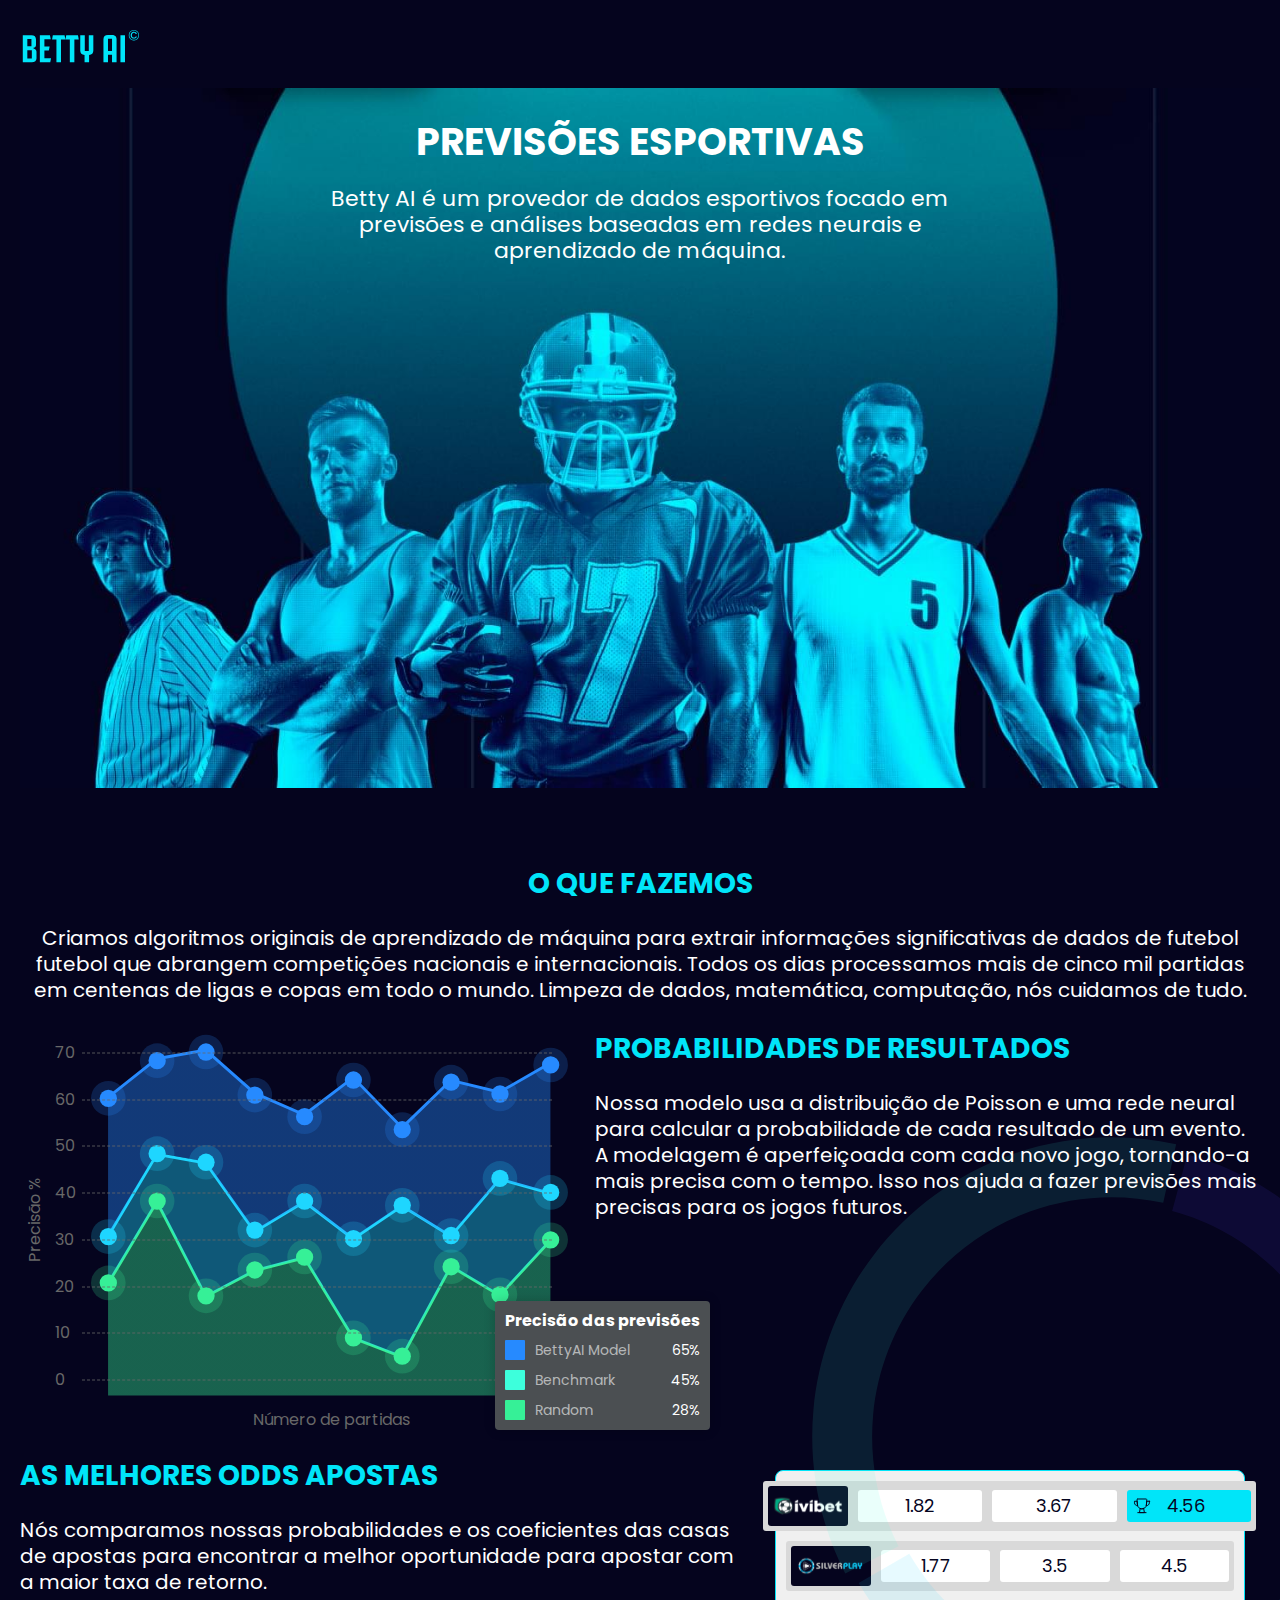
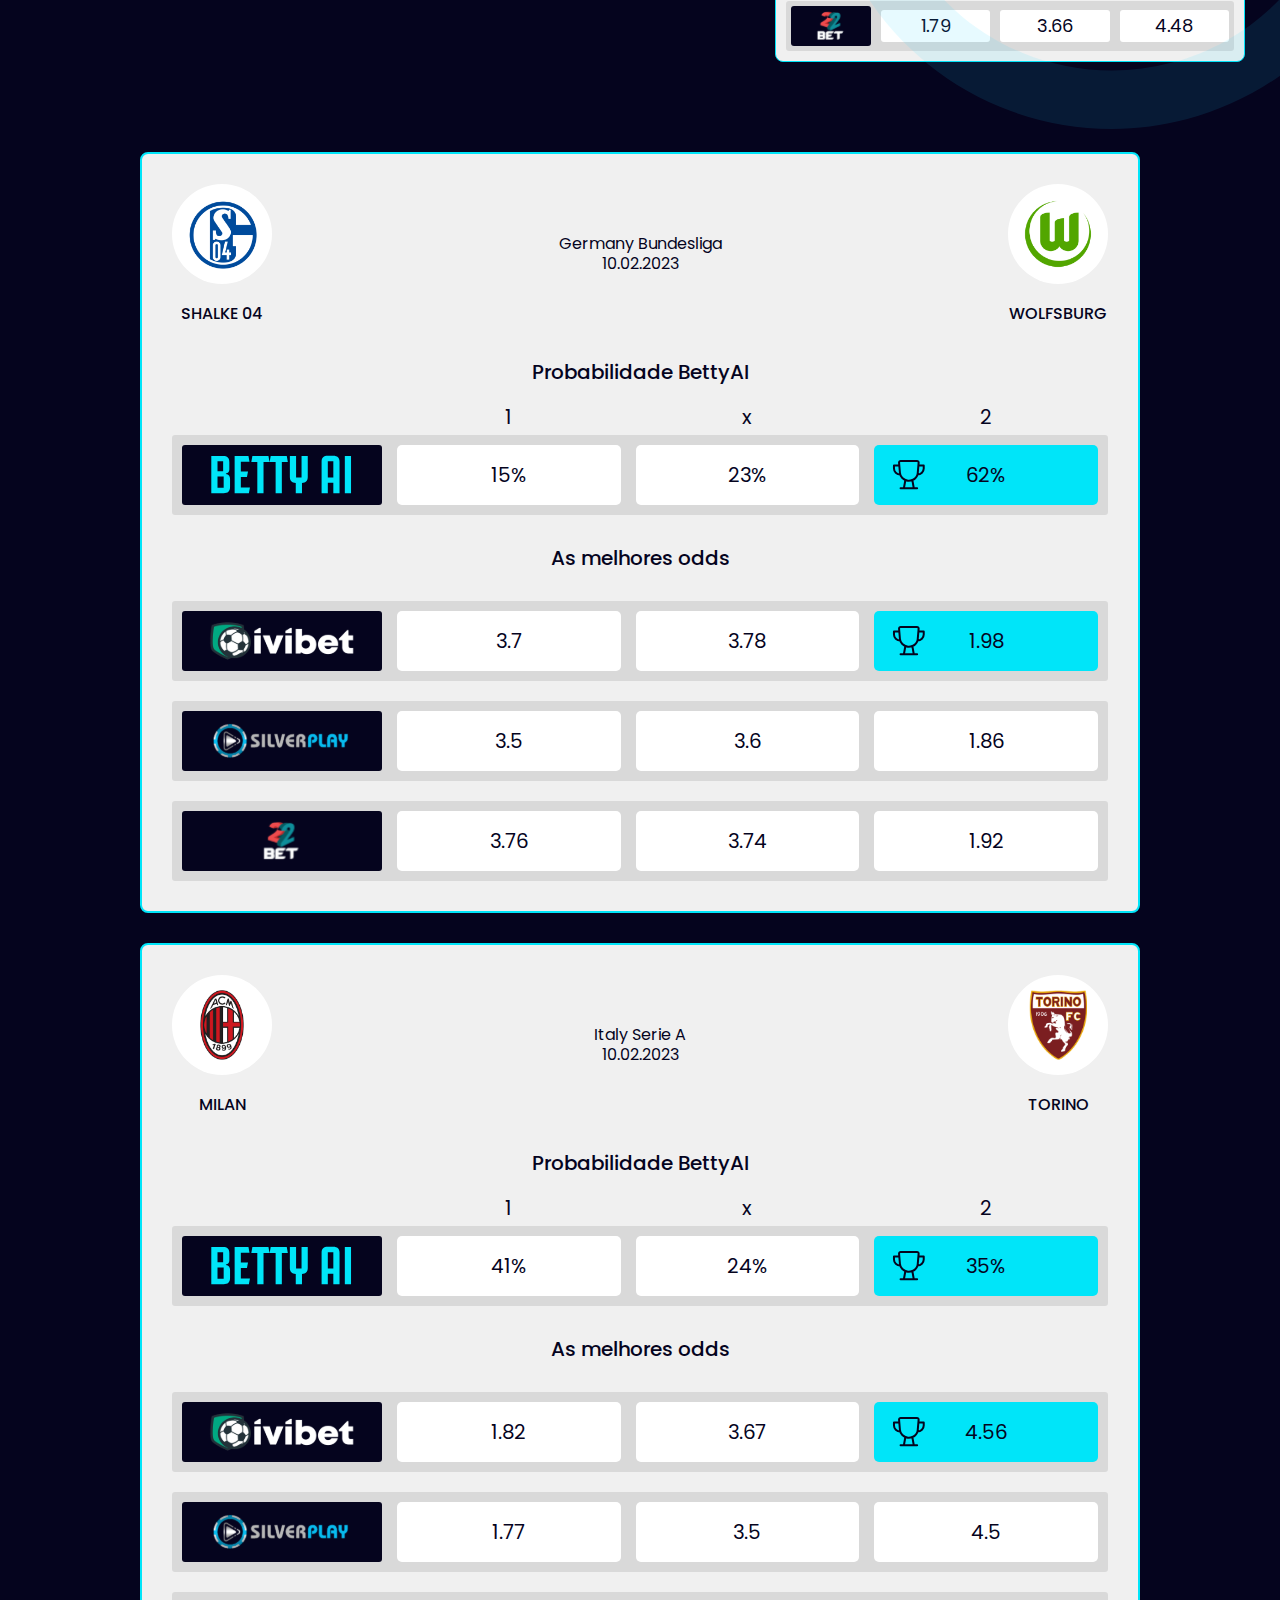
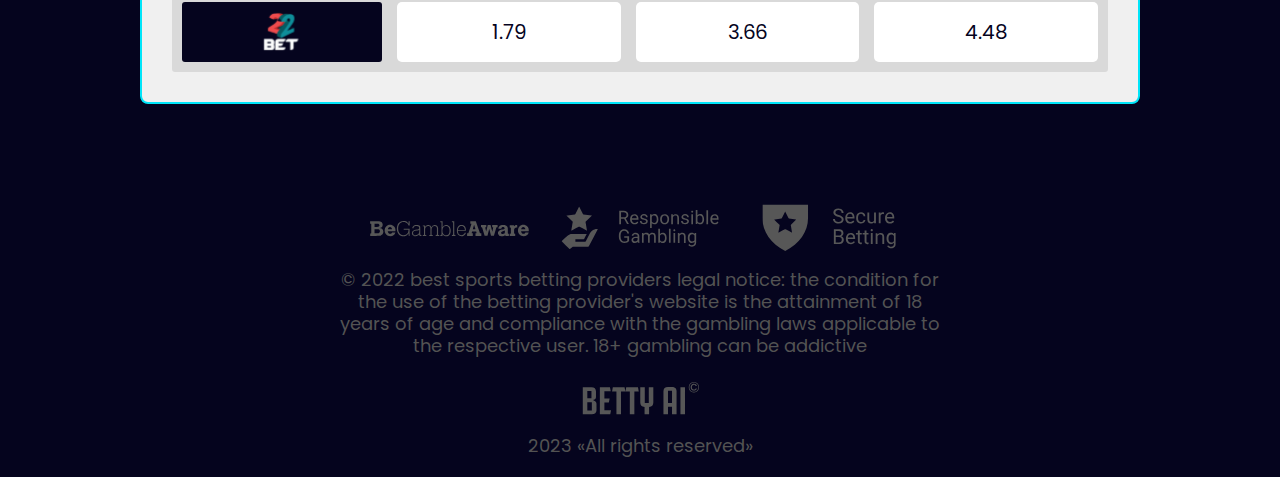
==== br/index.html @ f90c5610 "create" ====
<!DOCTYPE html>
<html lang="br">

<head>
  <meta charset="UTF-8">
  <meta http-equiv="X-UA-Compatible" content="IE=edge">
  <meta name="viewport" content="width=device-width,initial-scale=1">
  <meta name="description" content="BETTY-AI - PREVISÕES ESPORTIVAS">
  <meta name="rating" content="adult">
  <link rel="shortcut icon" href="./img/favicon.png">
  <link rel="preload" href="./fonts/Poppins-Bold.woff" as="font" type="font/woff" crossorigin>
  <link rel="preload" href="./fonts/Poppins-Bold.woff2" as="font" type="font/woff2" crossorigin>
  <link rel="preload" href="./fonts/Poppins-Medium.woff" as="font" type="font/woff" crossorigin>
  <link rel="preload" href="./fonts/Poppins-Medium.woff2" as="font" type="font/woff2" crossorigin>
  <link rel="preload" href="./fonts/Poppins-Regular.woff" as="font" type="font/woff" crossorigin>
  <link rel="preload" href="./fonts/Poppins-Regular.woff2" as="font" type="font/woff2" crossorigin>
  <link rel="stylesheet" href="./css/main-min.css">
  <title>BETTY-AI - PREVISÕES ESPORTIVAS</title>
</head>

<body>
  <div class="page">
    <header class="header">
      <div class="header__container container"><a class="logo logo_header" href="index.html"><svg width="49"
            height="19">
            <use xlink:href="./img/svg/sprites.svg#logo"></use>
          </svg></a></div>
    </header>
    <main>
      <section class="hero">
        <div class="container">
          <div class="hero__content" style="background-image: url(./img/hero.jpg);">
            <div class="hero__descr">
              <h1 class="hero__title">PREVISÕES ESPORTIVAS</h1>
              <p class="hero__text">Betty AI é um provedor de dados esportivos focado em previsões e análises baseadas
                em redes neurais e aprendizado de máquina.</p>
            </div>
          </div>
        </div>
      </section>
      <section class="about">
        <div class="about__container container">
          <div class="about__circle"><img src="./img/circle.svg" loading="lazy" width="300" height="300" alt=""></div>
          <div class="about__top">
            <h2 class="about__title about__title_align">O QUE FAZEMOS</h2>
            <p class="about__text about__text_align">Criamos algoritmos originais de aprendizado de máquina para extrair
              informações significativas de dados de futebol futebol que abrangem competições nacionais e
              internacionais. Todos os dias processamos mais de cinco mil partidas em centenas de ligas e copas em todo
              o mundo. Limpeza de dados, matemática, computação, nós cuidamos de tudo.</p>
          </div>
          <div class="about__middle">
            <div class="about__wrapper-graph">
              <div class="graph">
                <div class="graph__top">
                  <div class="graph__left">
                    <p class="graph__text graph__text_2">Precisão %</p>
                    <ul class="graph__data graph-data">
                      <li class="graph-data__item">
                        <p class="graph-data__text">70</p>
                        <div class="graph-data__line"></div>
                      </li>
                      <li class="graph-data__item">
                        <p class="graph-data__text">60</p>
                        <div class="graph-data__line"></div>
                      </li>
                      <li class="graph-data__item">
                        <p class="graph-data__text">50</p>
                        <div class="graph-data__line"></div>
                      </li>
                      <li class="graph-data__item">
                        <p class="graph-data__text">40</p>
                        <div class="graph-data__line"></div>
                      </li>
                      <li class="graph-data__item">
                        <p class="graph-data__text">30</p>
                        <div class="graph-data__line"></div>
                      </li>
                      <li class="graph-data__item">
                        <p class="graph-data__text">20</p>
                        <div class="graph-data__line"></div>
                      </li>
                      <li class="graph-data__item">
                        <p class="graph-data__text">10</p>
                        <div class="graph-data__line"></div>
                      </li>
                      <li class="graph-data__item">
                        <p class="graph-data__text">0</p>
                        <div class="graph-data__line"></div>
                      </li>
                    </ul>
                  </div>
                  <div class="graph__graphics">
                    <div class="graph__graphics-image"><svg id="graph" viewBox="0 0 166 126" fill="none"
                        xmlns="http://www.w3.org/2000/svg">
                        <path opacity="0.4"
                          d="M22.8418 57.8833L5.91602 86.2501V125.068H159.206V71.3202L141.642 90.3558L124.716 80.2781L107.79 111.631L90.8644 105.099L73.9386 77.2921L56.6934 81.7711L39.7676 90.729L22.8418 57.8833Z"
                          fill="url(#paint0_linear_84_558)" />
                        <path
                          d="M5.91602 86.2501L22.8418 57.8833L39.7676 90.729L56.6934 81.7711L73.9386 77.2922L90.8644 105.099L107.79 111.631L124.716 80.2781L141.642 90.3558L159.206 71.3202"
                          stroke="#36F097" />
                        <path opacity="0.4" fill-rule="evenodd" clip-rule="evenodd"
                          d="M5.91602 69.8272L22.8418 41.4604L39.7676 44.4464L56.6934 68.3342L73.9386 57.8833L90.8644 70.7603L107.79 59.3763L124.716 69.8272L141.642 50.0451L159.206 54.8973V71.3203L141.642 90.3559L124.716 80.2782L107.79 111.631L90.8644 105.099L73.9386 77.2922L56.6934 81.7712L39.7676 90.7291L22.8418 57.8834L5.91602 86.2501V69.8272Z"
                          fill="url(#paint1_linear_84_558)" />
                        <path
                          d="M5.91602 69.8272L22.8418 41.4604L39.7676 44.4464L56.6934 68.3342L73.9386 57.8833L90.8644 70.7604L107.79 59.3763L124.716 69.8272L141.642 50.0451L158.887 54.8973"
                          stroke="#1ED6FF" />
                        <path opacity="0.4" fill-rule="evenodd" clip-rule="evenodd"
                          d="M5.91602 21.7574L22.8418 8.32054L39.7676 5.33456L56.6934 20.2644L73.9386 27.7294L90.8644 14.8524L107.79 32.2084L124.716 15.7855L141.642 19.8912L159.206 9.81353V54.8634L141.787 50.3392L123.981 69.7933L107.335 59.3876L90.3031 70.6981L74.0451 58.0304L56.6257 67.9836L39.5934 44.0053L22.5612 40.8384L6.17221 69.3476L5.91602 69.3408V21.7574Z"
                          fill="url(#paint2_linear_84_558)" />
                        <path
                          d="M5.91602 21.7574L22.8418 8.32054L39.7676 5.33456L56.6934 20.2644L73.9386 27.7294L90.8644 14.8524L107.79 32.2084L124.716 15.7855L141.642 19.8912L159.206 9.81353"
                          stroke="#268AFF" />
                        <circle class="qeq" opacity="0.2" cx="6" cy="86.0106" r="6" fill="#36F097" />
                        <circle cx="6" cy="86.0106" r="3" fill="#36F097" />
                        <circle class="qeq" opacity="0.2" cx="22.9253" cy="57.6438" r="6" fill="#36F097" />
                        <circle cx="22.9253" cy="57.6438" r="3" fill="#36F097" />
                        <circle class="qeq" opacity="0.2" cx="39.8516" cy="90.4895" r="6" fill="#36F097" />
                        <circle cx="39.8516" cy="90.4895" r="3" fill="#36F097" />
                        <circle class="qeq" opacity="0.2" cx="56.7773" cy="81.5316" r="6" fill="#36F097" />
                        <circle cx="56.7773" cy="81.5316" r="3" fill="#36F097" />
                        <circle class="qeq" opacity="0.2" cx="74.0225" cy="77.0527" r="6" fill="#36F097" />
                        <circle cx="74.0225" cy="77.0527" r="3" fill="#36F097" />
                        <circle class="qeq" opacity="0.2" cx="90.9482" cy="105.046" r="6" fill="#36F097" />
                        <circle cx="90.9482" cy="105.046" r="3" fill="#36F097" />
                        <circle class="qeq" opacity="0.2" cx="107.874" cy="111.391" r="6" fill="#36F097" />
                        <circle cx="107.874" cy="111.391" r="3" fill="#36F097" />
                        <circle class="qeq" opacity="0.2" cx="124.8" cy="80.4119" r="6" fill="#36F097" />
                        <circle cx="124.8" cy="80.4119" r="3" fill="#36F097" />
                        <circle class="qeq" opacity="0.2" cx="141.726" cy="90.1163" r="6" fill="#36F097" />
                        <circle cx="141.726" cy="90.1163" r="3" fill="#36F097" />
                        <circle class="qeq" opacity="0.2" cx="159.29" cy="71.0807" r="6" fill="#36F097" />
                        <circle cx="159.29" cy="71.0807" r="3" fill="#36F097" />
                        <circle class="qeq" opacity="0.2" cx="6" cy="69.961" r="6" fill="#1ED6FF" />
                        <circle cx="6" cy="69.961" r="3" fill="#1ED6FF" />
                        <circle class="qeq" opacity="0.2" cx="22.9253" cy="41.2209" r="6" fill="#1ED6FF" />
                        <circle cx="22.9253" cy="41.2209" r="3" fill="#1ED6FF" />
                        <circle class="qeq" opacity="0.2" cx="39.8516" cy="44.2069" r="6" fill="#1ED6FF" />
                        <circle cx="39.8516" cy="44.2069" r="3" fill="#1ED6FF" />
                        <circle class="qeq" opacity="0.2" cx="56.7773" cy="67.7215" r="6" fill="#1ED6FF" />
                        <circle cx="56.7773" cy="67.7215" r="3" fill="#1ED6FF" />
                        <circle class="qeq" opacity="0.2" cx="74.0225" cy="57.6438" r="6" fill="#1ED6FF" />
                        <circle cx="74.0225" cy="57.6438" r="3" fill="#1ED6FF" />
                        <circle class="qeq" opacity="0.2" cx="90.9482" cy="70.7075" r="6" fill="#1ED6FF" />
                        <circle cx="90.9482" cy="70.7075" r="3" fill="#1ED6FF" />
                        <circle class="qeq" opacity="0.2" cx="107.874" cy="59.1368" r="6" fill="#1ED6FF" />
                        <circle cx="107.874" cy="59.1368" r="3" fill="#1ED6FF" />
                        <circle class="qeq" opacity="0.2" cx="124.8" cy="69.5877" r="6" fill="#1ED6FF" />
                        <circle cx="124.8" cy="69.5877" r="3" fill="#1ED6FF" />
                        <circle class="qeq" opacity="0.2" cx="141.726" cy="49.8056" r="6" fill="#1ED6FF" />
                        <circle cx="141.726" cy="49.8056" r="3" fill="#1ED6FF" />
                        <circle class="qeq" opacity="0.2" cx="159.29" cy="54.6578" r="6" fill="#1ED6FF" />
                        <circle cx="159.29" cy="54.6578" r="3" fill="#1ED6FF" />
                        <circle class="qeq" opacity="0.2" cx="6" cy="22.0496" r="6" fill="#268AFF" />
                        <circle cx="6" cy="22.0496" r="3" fill="#268AFF" />
                        <circle class="qeq" opacity="0.2" cx="22.9253" cy="8.98591" r="6" fill="#268AFF" />
                        <circle cx="22.9253" cy="8.98591" r="3" fill="#268AFF" />
                        <circle class="qeq" opacity="0.2" cx="39.8516" cy="5.99998" r="6" fill="#268AFF" />
                        <circle cx="39.8516" cy="5.99998" r="3" fill="#268AFF" />
                        <circle class="qeq" opacity="0.2" cx="56.7773" cy="20.9299" r="6" fill="#268AFF" />
                        <circle cx="56.7773" cy="20.9299" r="3" fill="#268AFF" />
                        <circle class="qeq" opacity="0.2" cx="74.0225" cy="28.3947" r="6" fill="#268AFF" />
                        <circle cx="74.0225" cy="28.3947" r="3" fill="#268AFF" />
                        <circle class="qeq" opacity="0.2" cx="90.9482" cy="15.7044" r="6" fill="#268AFF" />
                        <circle cx="90.9482" cy="15.7044" r="3" fill="#268AFF" />
                        <circle class="qeq" opacity="0.2" cx="107.874" cy="32.8738" r="6" fill="#268AFF" />
                        <circle cx="107.874" cy="32.8738" r="3" fill="#268AFF" />
                        <circle class="qeq" opacity="0.2" cx="124.8" cy="16.4509" r="6" fill="#268AFF" />
                        <circle cx="124.8" cy="16.4509" r="3" fill="#268AFF" />
                        <circle class="qeq" opacity="0.2" cx="141.726" cy="20.5566" r="6" fill="#268AFF" />
                        <circle cx="141.726" cy="20.5566" r="3" fill="#268AFF" />
                        <circle class="qeq" opacity="0.2" cx="159.29" cy="10.4789" r="6" fill="#268AFF" />
                        <circle cx="159.29" cy="10.4789" r="3" fill="#268AFF" />
                        <defs>
                          <linearGradient id="paint0_linear_84_558" x1="82.5612" y1="57.8833" x2="82.5612" y2="125.068"
                            gradientUnits="userSpaceOnUse">
                            <stop stop-color="#36F097" />
                            <stop offset="1" stop-color="#36F097" stop class="qeq" -opacity="0.2" />
                          </linearGradient>
                          <linearGradient id="paint1_linear_84_558" x1="82.5612" y1="41.4604" x2="82.5612" y2="111.631"
                            gradientUnits="userSpaceOnUse">
                            <stop stop-color="#1ED6FF" />
                            <stop offset="1" stop-color="#1ED6FF" stop class="qeq" -opacity="0.2" />
                          </linearGradient>
                          <linearGradient id="paint2_linear_84_558" x1="82.5612" y1="5.33456" x2="82.5612" y2="70.6981"
                            gradientUnits="userSpaceOnUse">
                            <stop stop-color="#268AFF" />
                            <stop offset="1" stop-color="#268AFF" stop class="qeq" -opacity="0.2" />
                          </linearGradient>
                        </defs>
                      </svg></div>
                  </div>
                </div>
                <div class="graph__bottom">
                  <p class="graph__text">Número de partidas</p>
                </div>
              </div>
            </div>
            <div class="about__desct">
              <div class="about__desct-top">
                <h2 class="about__title">Probabilidades de resultados</h2>
                <p class="about__text">Nossa modelo usa a distribuição de Poisson e uma rede neural para calcular a
                  probabilidade de cada resultado de um evento. A modelagem é aperfeiçoada com cada novo jogo,
                  tornando-a mais precisa com o tempo. Isso nos ajuda a fazer previsões mais precisas para os jogos
                  futuros.</p>
              </div>
              <div class="about__info about-info">
                <h3 class="about-info__title">Precisão das previsões</h3>
                <ul class="about-info__list">
                  <li class="about-info__item"><span class="about-info__figure"></span>
                    <p class="about-info__text">BettyAI Model</p>
                    <p class="about-info__text about-info__text_2">65%</p>
                  </li>
                  <li class="about-info__item"><span class="about-info__figure"></span>
                    <p class="about-info__text">Benchmark</p>
                    <p class="about-info__text about-info__text_2">45%</p>
                  </li>
                  <li class="about-info__item"><span class="about-info__figure"></span>
                    <p class="about-info__text">Random</p>
                    <p class="about-info__text about-info__text_2">28%</p>
                  </li>
                </ul>
              </div>
            </div>
          </div>
          <div class="about__bottom">
            <div class="about__bottom-descr">
              <h2 class="about__title">As melhores odds apostas</h2>
              <p class="about__text">Nós comparamos nossas probabilidades e os coeficientes das casas de apostas para
                encontrar a melhor oportunidade para apostar com a maior taxa de retorno.</p>
            </div>
            <div class="about-matches">
              <ul class="about-matches__list">
                <li class="about-matches__item">
                  <div class="about-matches__logo"><a href="#!"><img src="./img/ivibet.svg" loading="lazy" width="100"
                        height="100" alt="Image"></a></div>
                  <ul class="about-matches__sublist">
                    <li class="about-matches__subitem">
                      <p class="about-matches__kf">1.82</p>
                    </li>
                    <li class="about-matches__subitem">
                      <p class="about-matches__kf">3.67</p>
                    </li>
                    <li class="about-matches__subitem about-matches__subitem_align"><svg width="14" height="13">
                        <use xlink:href="./img/svg/sprites.svg#kybok"></use>
                      </svg>
                      <p class="about-matches__kf">4.56</p>
                    </li>
                  </ul>
                </li>
                <li class="about-matches__item">
                  <div class="about-matches__logo"><a href="#!"><img src="./img/silverplay.svg" loading="lazy"
                        width="100" height="100" alt="Image"></a></div>
                  <ul class="about-matches__sublist">
                    <li class="about-matches__subitem">
                      <p class="about-matches__kf">1.77</p>
                    </li>
                    <li class="about-matches__subitem">
                      <p class="about-matches__kf">3.5</p>
                    </li>
                    <li class="about-matches__subitem">
                      <p class="about-matches__kf">4.5</p>
                    </li>
                  </ul>
                </li>
                <li class="about-matches__item">
                  <div class="about-matches__logo"><a href="#!"><img src="./img/22bet.svg" loading="lazy" width="100"
                        height="100" alt="Image"></a></div>
                  <ul class="about-matches__sublist">
                    <li class="about-matches__subitem">
                      <p class="about-matches__kf">1.79</p>
                    </li>
                    <li class="about-matches__subitem">
                      <p class="about-matches__kf">3.66</p>
                    </li>
                    <li class="about-matches__subitem">
                      <p class="about-matches__kf">4.48</p>
                    </li>
                  </ul>
                </li>
              </ul>
            </div>
          </div>
        </div>
      </section>
      <section class="matches">
        <div class="matches__container container">
          <div class="matches__item">
            <div class="matches__top matches-top">
              <div class="matches-top__item">
                <div class="matches-top__image"><img src="./img/t1.png" loading="lazy" width="60" height="60"
                    alt="Image"></div>
                <p class="matches-top__team">SHALKE 04</p>
              </div>
              <div class="matches-top__item">
                <p class="matches-top__league">Germany Bundesliga</p>
                <p class="matches-top__data">10.02.2023</p>
              </div>
              <div class="matches-top__item">
                <div class="matches-top__image"><img src="./img/t2.png" loading="lazy" width="60" height="60"
                    alt="Image"></div>
                <p class="matches-top__team">WOLFSBURG</p>
              </div>
            </div>
            <div class="matches__middle">
              <div class="matches__middle-top middle-top">
                <h2 class="middle-top__title">Probabilidade BettyAI</h2>
                <div class="middle-top__el el-item">
                  <div class="el-item__logo"><a href="#!"><img src="./img/betty.svg" loading="lazy" alt=""></a></div>
                  <ul class="el-item__list">
                    <li class="el-item__item">
                      <p class="el-item__kf">1</p>
                      <p class="el-item__text">15%</p>
                    </li>
                    <li class="el-item__item">
                      <p class="el-item__kf">x</p>
                      <p class="el-item__text">23%</p>
                    </li>
                    <li class="el-item__item el-item__item_2">
                      <p class="el-item__kf">2</p><svg width="13" height="13">
                        <use xlink:href="./img/svg/sprites.svg#kybok"></use>
                      </svg>
                      <p class="el-item__text">62%</p>
                    </li>
                  </ul>
                </div>
              </div>
              <div class="matches__middle-bottom middle-bottom">
                <h2 class="middle-bottom__title">As melhores odds</h2>
                <div class="middle-bottom__el el-item">
                  <div class="el-item__logo"><a href="#!"><img src="./img/ivibet.svg" loading="lazy" alt=""></a></div>
                  <ul class="el-item__list">
                    <li class="el-item__item">
                      <p class="el-item__text">3.7</p>
                    </li>
                    <li class="el-item__item">
                      <p class="el-item__text">3.78</p>
                    </li>
                    <li class="el-item__item el-item__item_2"><svg width="13" height="13">
                        <use xlink:href="./img/svg/sprites.svg#kybok"></use>
                      </svg>
                      <p class="el-item__text">1.98</p>
                    </li>
                  </ul>
                </div>
                <div class="middle-bottom__el el-item">
                  <div class="el-item__logo"><a href="#!"><img src="./img/silverplay.svg" loading="lazy" alt=""></a>
                  </div>
                  <ul class="el-item__list">
                    <li class="el-item__item">
                      <p class="el-item__text">3.5</p>
                    </li>
                    <li class="el-item__item">
                      <p class="el-item__text">3.6</p>
                    </li>
                    <li class="el-item__item">
                      <p class="el-item__text">1.86</p>
                    </li>
                  </ul>
                </div>
                <div class="middle-bottom__el el-item">
                  <div class="el-item__logo"><a href="#!"><img src="./img/22bet.svg" loading="lazy" alt=""></a></div>
                  <ul class="el-item__list">
                    <li class="el-item__item">
                      <p class="el-item__text">3.76</p>
                    </li>
                    <li class="el-item__item">
                      <p class="el-item__text">3.74</p>
                    </li>
                    <li class="el-item__item">
                      <p class="el-item__text">1.92</p>
                    </li>
                  </ul>
                </div>
              </div>
            </div>
          </div>
          <div class="matches__item">
            <div class="matches__top matches-top">
              <div class="matches-top__item">
                <div class="matches-top__image"><img src="./img/t3.png" loading="lazy" width="60" height="60"
                    alt="Image"></div>
                <p class="matches-top__team">MILAN</p>
              </div>
              <div class="matches-top__item">
                <p class="matches-top__league">Italy Serie A</p>
                <p class="matches-top__data">10.02.2023</p>
              </div>
              <div class="matches-top__item">
                <div class="matches-top__image"><img src="./img/t4.png" loading="lazy" width="60" height="60"
                    alt="Image"></div>
                <p class="matches-top__team">TORINO</p>
              </div>
            </div>
            <div class="matches__middle">
              <div class="matches__middle-top middle-top">
                <h2 class="middle-top__title">Probabilidade BettyAI</h2>
                <div class="middle-top__el el-item">
                  <div class="el-item__logo"><a href="#!"><img src="./img/betty.svg" loading="lazy" alt=""></a></div>
                  <ul class="el-item__list">
                    <li class="el-item__item">
                      <p class="el-item__kf">1</p>
                      <p class="el-item__text">41%</p>
                    </li>
                    <li class="el-item__item">
                      <p class="el-item__kf">x</p>
                      <p class="el-item__text">24%</p>
                    </li>
                    <li class="el-item__item el-item__item_2">
                      <p class="el-item__kf">2</p><svg width="13" height="13">
                        <use xlink:href="./img/svg/sprites.svg#kybok"></use>
                      </svg>
                      <p class="el-item__text">35%</p>
                    </li>
                  </ul>
                </div>
              </div>
              <div class="matches__middle-bottom middle-bottom">
                <h2 class="middle-bottom__title">As melhores odds</h2>
                <div class="middle-bottom__el el-item">
                  <div class="el-item__logo"><a href="#!"><img src="./img/ivibet.svg" loading="lazy" alt=""></a></div>
                  <ul class="el-item__list">
                    <li class="el-item__item">
                      <p class="el-item__text">1.82</p>
                    </li>
                    <li class="el-item__item">
                      <p class="el-item__text">3.67</p>
                    </li>
                    <li class="el-item__item el-item__item_2"><svg width="13" height="13">
                        <use xlink:href="./img/svg/sprites.svg#kybok"></use>
                      </svg>
                      <p class="el-item__text">4.56</p>
                    </li>
                  </ul>
                </div>
                <div class="middle-bottom__el el-item">
                  <div class="el-item__logo"><a href="#!"><img src="./img/silverplay.svg" loading="lazy" alt=""></a>
                  </div>
                  <ul class="el-item__list">
                    <li class="el-item__item">
                      <p class="el-item__text">1.77</p>
                    </li>
                    <li class="el-item__item">
                      <p class="el-item__text">3.5</p>
                    </li>
                    <li class="el-item__item">
                      <p class="el-item__text">4.5</p>
                    </li>
                  </ul>
                </div>
                <div class="middle-bottom__el el-item">
                  <div class="el-item__logo"><a href="#!"><img src="./img/22bet.svg" loading="lazy" alt=""></a></div>
                  <ul class="el-item__list">
                    <li class="el-item__item">
                      <p class="el-item__text">1.79</p>
                    </li>
                    <li class="el-item__item">
                      <p class="el-item__text">3.66</p>
                    </li>
                    <li class="el-item__item">
                      <p class="el-item__text">4.48</p>
                    </li>
                  </ul>
                </div>
              </div>
            </div>
          </div>
        </div>
      </section>
    </main>
    <footer class="footer">
      <div class="container">
        <ul class="footer__list">
          <li class="footer__item">
            <div class="footer__image"><img src="./img/ft-1.svg" loading="lazy" alt="Image"></div>
          </li>
          <li class="footer__item">
            <div class="footer__image"><img src="./img/ft-2.svg" loading="lazy" alt="Image"></div>
          </li>
          <li class="footer__item">
            <div class="footer__image"><img src="./img/ft-3.svg" loading="lazy" alt="Image"></div>
          </li>
        </ul>
        <p class="footer__text">© 2022 best sports betting providers legal notice: the condition for the use of the
          betting provider's website is the attainment of 18 years of age and compliance with the gambling laws
          applicable to the respective user. 18+ gambling can be addictive</p><a class="logo logo_footer"
          href="index.html"><svg width="49" height="19">
            <use xlink:href="./img/svg/sprites.svg#logo"></use>
          </svg></a>
        <p class="footer__text">2023 «All rights reserved»</p>
      </div>
    </footer>
  </div>
</body>

</html>
---- br/css/main-min.css ----
* {
  padding: 0;
  margin: 0;
  border: 0
}

*,
:after,
:before {
  -webkit-box-sizing: border-box;
  box-sizing: border-box
}

:active,
:focus {
  outline: 0
}

a:active,
a:focus {
  outline: 0
}

aside,
footer,
header,
nav {
  display: block
}

body,
html {
  height: 100%;
  width: 100%;
  font-size: 100%;
  line-height: 1;
  font-size: 14px;
  -ms-text-size-adjust: 100%;
  -moz-text-size-adjust: 100%;
  -webkit-text-size-adjust: 100%;
  scroll-behavior: smooth
}

button,
input,
textarea {
  font-family: inherit
}

input::-ms-clear {
  display: none
}

input,
textarea {
  -moz-appearance: none;
  appearance: none;
  -webkit-appearance: none;
  border-radius: 0
}

button {
  cursor: pointer;
  background-color: transparent
}

button::-moz-focus-inner {
  padding: 0;
  border: 0
}

a {
  display: inline-block
}

a,
a:visited {
  text-decoration: none
}

a:hover {
  text-decoration: none
}

ul li {
  list-style: none
}

img {
  vertical-align: top
}

h1,
h2,
h3,
h4,
h5,
h6 {
  font-size: inherit;
  font-weight: inherit
}

picture {
  display: block;
  width: 100%;
  height: 100%
}

@font-face {
  font-family: Poppins;
  font-style: normal;
  font-weight: 400;
  font-display: swap;
  src: local("Poppins-Regular"), url(../fonts/Poppins-Regular.woff2) format("woff2"), url(../fonts/Poppins-Regular.woff) format("woff")
}

@font-face {
  font-family: Poppins;
  font-style: normal;
  font-weight: 700;
  font-display: swap;
  src: local("Poppins-Bold"), url(../fonts/Poppins-Bold.woff2) format("woff2"), url(../fonts/Poppins-Bold.woff) format("woff")
}

@font-face {
  font-family: Poppins;
  font-style: normal;
  font-weight: 500;
  font-display: swap;
  src: local("Poppins-Medium"), url(../fonts/Poppins-Medium.woff2) format("woff2"), url(../fonts/Poppins-Medium.woff) format("woff")
}

.container {
  max-width: 1440px;
  padding: 0 20px;
  margin: 0 auto
}

@media (max-width:991px) {
  .container {
    padding: 0 15px
  }
}

@media (max-width:600px) {
  .container {
    padding: 0 11px
  }
}

body {
  background-color: #05041e
}

.page {
  display: -webkit-box;
  display: -ms-flexbox;
  display: flex;
  -webkit-box-orient: vertical;
  -webkit-box-direction: normal;
  -ms-flex-direction: column;
  flex-direction: column;
  font-family: Poppins;
  min-height: 100vh;
  overflow: hidden
}

main {
  -webkit-box-flex: 1;
  -ms-flex: 1 1 auto;
  flex: 1 1 auto
}

main:not(:last-child) {
  margin-bottom: 80px
}

@media (max-width:991px) {
  main:not(:last-child) {
    margin-bottom: 40px
  }
}

@media (max-width:600px) {
  main:not(:last-child) {
    margin-bottom: 20px
  }
}

.header {
  padding: 20px 0
}

@media (max-width:991px) {
  .header {
    padding: 15px 0
  }
}

@media (max-width:600px) {
  .header {
    padding: 8px 0 11px 0
  }
}

@media (max-width:600px) {
  .header__container {
    padding: 0 24px
  }
}

.logo {
  display: block;
  width: 120px;
  height: 48px
}

@media (max-width:991px) {
  .logo {
    width: 85px;
    height: 40px
  }
}

@media (max-width:600px) {
  .logo {
    width: 55px;
    height: 25px
  }
}

@media (max-width:400px) {
  .logo {
    width: 49px;
    height: 19px
  }
}

.logo_header svg {
  fill: #00e5f9
}

.logo_footer {
  margin: 0 auto
}

.logo_footer svg {
  fill: #575757
}

.logo_footer:not(:last-child) {
  margin-bottom: 15px
}

@media (max-width:991px) {
  .logo_footer:not(:last-child) {
    margin-bottom: 10px
  }
}

@media (max-width:600px) {
  .logo_footer:not(:last-child) {
    margin-bottom: 1px
  }
}

.logo svg {
  display: block;
  width: 100%;
  height: 100%;
  -o-object-fit: contain;
  object-fit: contain;
  -o-object-position: center;
  object-position: center
}

.hero:not(:last-child) {
  margin-bottom: 80px
}

@media (max-width:991px) {
  .hero:not(:last-child) {
    margin-bottom: 40px
  }
}

@media (max-width:600px) {
  .hero:not(:last-child) {
    margin-bottom: 6px
  }
}

.hero__content {
  display: -webkit-box;
  display: -ms-flexbox;
  display: flex;
  -webkit-box-pack: center;
  -ms-flex-pack: center;
  justify-content: center;
  background-position: center;
  background-repeat: no-repeat;
  background-size: cover;
  min-height: 700px
}

@media (max-width:991px) {
  .hero__content {
    min-height: 500px
  }
}

@media (max-width:600px) {
  .hero__content {
    min-height: 350px
  }
}

@media (max-width:400px) {
  .hero__content {
    min-height: 223px
  }
}

.hero__descr {
  padding: 30px 0 0 0;
  max-width: 650px
}

@media (max-width:991px) {
  .hero__descr {
    padding: 15px 0 0 0;
    max-width: 450px
  }
}

@media (max-width:600px) {
  .hero__descr {
    padding: 10px 0 0 0;
    max-width: 350px
  }
}

@media (max-width:400px) {
  .hero__descr {
    padding: 5px 0 0 0;
    max-width: 206px
  }
}

.hero__title {
  font-weight: 700;
  text-align: center;
  color: #fff;
  font-size: 38px;
  line-height: 48px;
  text-transform: uppercase
}

@media (max-width:991px) {
  .hero__title {
    font-size: 26px;
    line-height: 36px
  }
}

@media (max-width:600px) {
  .hero__title {
    font-size: 20px;
    line-height: 28px
  }
}

@media (max-width:400px) {
  .hero__title {
    font-size: 14px;
    line-height: 22px
  }
}

.hero__title:not(:last-child) {
  margin-bottom: 20px
}

@media (max-width:991px) {
  .hero__title:not(:last-child) {
    margin-bottom: 15px
  }
}

@media (max-width:600px) {
  .hero__title:not(:last-child) {
    margin-bottom: 2px
  }
}

.hero__text {
  font-weight: 400;
  font-size: 22px;
  line-height: 26px;
  text-align: center;
  color: #fff
}

@media (max-width:991px) {
  .hero__text {
    font-size: 18px;
    line-height: 20px
  }
}

@media (max-width:600px) {
  .hero__text {
    font-size: 14px;
    line-height: 16px
  }
}

@media (max-width:400px) {
  .hero__text {
    font-size: 8px;
    line-height: 12px
  }
}

.about {
  position: relative;
  padding-bottom: 60px
}

@media (max-width:600px) {
  .about {
    padding-bottom: 40px
  }
}

@media (max-width:400px) {
  .about {
    padding-bottom: 20px
  }
}

.about:not(:last-child) {
  margin-bottom: 20px
}

@media (max-width:991px) {
  .about:not(:last-child) {
    margin-bottom: 10px
  }
}

@media (max-width:600px) {
  .about:not(:last-child) {
    margin-bottom: 7px
  }
}

.about__top:not(:last-child) {
  margin-bottom: 30px
}

@media (max-width:991px) {
  .about__top:not(:last-child) {
    margin-bottom: 20px
  }
}

@media (max-width:600px) {
  .about__top:not(:last-child) {
    margin-bottom: 10px
  }
}

.about__circle {
  position: absolute;
  bottom: 0;
  right: 0;
  width: 470px;
  height: 600px
}

@media (max-width:991px) {
  .about__circle {
    width: 270px;
    height: 346px
  }
}

@media (max-width:600px) {
  .about__circle {
    width: 200px;
    height: 260px
  }
}

@media (max-width:400px) {
  .about__circle {
    width: 148px;
    height: 184px
  }
}

.about__circle img {
  display: block;
  width: 100%;
  height: 100%;
  -o-object-fit: contain;
  object-fit: contain;
  -o-object-position: center;
  object-position: center
}

.about__title {
  font-weight: 700;
  font-size: 28px;
  line-height: 32px;
  color: #00e5f9;
  text-transform: uppercase
}

@media (max-width:991px) {
  .about__title {
    font-size: 18px;
    line-height: 24px
  }
}

@media (max-width:750px) {
  .about__title {
    font-size: 16px;
    line-height: 20px
  }
}

@media (max-width:600px) {
  .about__title {
    font-size: 14px;
    line-height: 18px
  }
}

@media (max-width:400px) {
  .about__title {
    font-size: 12px;
    line-height: 16px
  }
}

.about__title_align {
  text-align: center
}

.about__title:not(:last-child) {
  margin-bottom: 25px
}

@media (max-width:991px) {
  .about__title:not(:last-child) {
    margin-bottom: 15px
  }
}

@media (max-width:600px) {
  .about__title:not(:last-child) {
    margin-bottom: 10px
  }
}

@media (max-width:400px) {
  .about__title:not(:last-child) {
    margin-bottom: 4px
  }
}

.about__text {
  font-weight: 400;
  font-size: 20px;
  line-height: 26px;
  color: #fff
}

.about__text_align {
  text-align: center
}

@media (max-width:991px) {
  .about__text {
    font-size: 14px;
    line-height: 18px
  }
}

@media (max-width:750px) {
  .about__text {
    font-size: 12px;
    line-height: 16px
  }
}

@media (max-width:500px) {
  .about__text {
    font-size: 10px;
    line-height: 14px
  }
}

@media (max-width:400px) {
  .about__text {
    font-size: 7px;
    line-height: 10px
  }
}

.about__middle {
  display: -webkit-box;
  display: -ms-flexbox;
  display: flex;
  gap: 25px
}

@media (max-width:991px) {
  .about__middle {
    gap: 15px
  }
}

@media (max-width:700px) {
  .about__middle {
    gap: 5px
  }
}

@media (max-width:380px) {
  .about__middle {
    -webkit-box-orient: vertical;
    -webkit-box-direction: reverse;
    -ms-flex-direction: column-reverse;
    flex-direction: column-reverse
  }
}

.about__middle:not(:last-child) {
  margin-bottom: 30px
}

@media (max-width:991px) {
  .about__middle:not(:last-child) {
    margin-bottom: 20px
  }
}

@media (max-width:600px) {
  .about__middle:not(:last-child) {
    margin-bottom: 15px
  }
}

.about__wrapper-graph {
  position: relative;
  z-index: 2;
  display: -webkit-box;
  display: -ms-flexbox;
  display: flex;
  -webkit-box-flex: 0;
  -ms-flex: 0 0 550px;
  flex: 0 0 550px
}

@media (max-width:1220px) {
  .about__wrapper-graph {
    -webkit-box-flex: 0;
    -ms-flex: 0 0 450px;
    flex: 0 0 450px
  }
}

@media (max-width:991px) {
  .about__wrapper-graph {
    -webkit-box-flex: 0;
    -ms-flex: 0 0 350px;
    flex: 0 0 350px
  }
}

@media (max-width:700px) {
  .about__wrapper-graph {
    -webkit-box-flex: 0;
    -ms-flex: 0 0 300px;
    flex: 0 0 300px
  }
}

@media (max-width:650px) {
  .about__wrapper-graph {
    gap: 10px
  }
}

@media (max-width:500px) {
  .about__wrapper-graph {
    -webkit-box-flex: 0;
    -ms-flex: 0 0 174px;
    flex: 0 0 174px;
    gap: 5px
  }
}

@media (max-width:380px) {
  .about__wrapper-graph {
    -webkit-box-flex: 0;
    -ms-flex: none;
    flex: none;
    width: -webkit-fit-content;
    width: -moz-fit-content;
    width: fit-content
  }
}

.about__desct-top:not(:last-child) {
  margin-bottom: 20px
}

@media (max-width:991px) {
  .about__desct-top:not(:last-child) {
    margin-bottom: 15px
  }
}

@media (max-width:600px) {
  .about__desct-top:not(:last-child) {
    margin-bottom: 10px
  }
}

.about__desct {
  position: relative;
  z-index: 3;
  display: -webkit-box;
  display: -ms-flexbox;
  display: flex;
  -webkit-box-orient: vertical;
  -webkit-box-direction: normal;
  -ms-flex-direction: column;
  flex-direction: column;
  -webkit-box-flex: 0;
  -ms-flex: 0 1 785px;
  flex: 0 1 785px
}

@media (max-width:380px) {
  .about__desct {
    -webkit-box-flex: 0;
    -ms-flex: none;
    flex: none;
    width: 100%
  }
}

.about__bottom {
  display: -webkit-box;
  display: -ms-flexbox;
  display: flex;
  gap: 20px;
  -webkit-box-align: start;
  -ms-flex-align: start;
  align-items: flex-start
}

@media (max-width:991px) {
  .about__bottom {
    gap: 15px
  }
}

@media (max-width:600px) {
  .about__bottom {
    gap: 10px
  }
}

@media (max-width:400px) {
  .about__bottom {
    gap: 2px
  }
}

@media (max-width:380px) {
  .about__bottom {
    -webkit-box-orient: vertical;
    -webkit-box-direction: normal;
    -ms-flex-direction: column;
    flex-direction: column;
    gap: 10px
  }
}

.about__bottom-descr {
  -webkit-box-flex: 0;
  -ms-flex: 0 1 100%;
  flex: 0 1 100%
}

@media (max-width:380px) {
  .about__bottom-descr {
    -webkit-box-flex: 0;
    -ms-flex: none;
    flex: none;
    width: 100%
  }
}

.about-matches {
  -webkit-box-flex: 0;
  -ms-flex: 0 0 500px;
  flex: 0 0 500px;
  padding: 10px 15px
}

@media (max-width:991px) {
  .about-matches {
    -webkit-box-flex: 0;
    -ms-flex: 0 0 350px;
    flex: 0 0 350px
  }
}

@media (max-width:600px) {
  .about-matches {
    -webkit-box-flex: 0;
    -ms-flex: 0 0 250px;
    flex: 0 0 250px
  }
}

@media (max-width:500px) {
  .about-matches {
    -webkit-box-flex: 0;
    -ms-flex: 0 0 197px;
    flex: 0 0 197px;
    padding: 0 10px 0 15px
  }
}

@media (max-width:380px) {
  .about-matches {
    -webkit-box-flex: 0;
    -ms-flex: none;
    flex: none;
    padding: 0 10px
  }
}

.about-matches__list {
  background-color: #f0f0f0;
  border: 1px solid #00e5f9;
  border-radius: 8px;
  padding: 10px
}

@media (max-width:991px) {
  .about-matches__list {
    padding: 8px
  }
}

@media (max-width:500px) {
  .about-matches__list {
    padding: 4px 5px
  }
}

.about-matches__item {
  display: -webkit-box;
  display: -ms-flexbox;
  display: flex;
  -webkit-box-align: center;
  -ms-flex-align: center;
  align-items: center;
  gap: 10px;
  background-color: #d9d9d9;
  border-radius: 3px;
  padding: 5px
}

@media (max-width:991px) {
  .about-matches__item {
    gap: 5px
  }
}

@media (max-width:500px) {
  .about-matches__item {
    gap: 2px;
    padding: 1px
  }
}

.about-matches__item:nth-child(1) {
  width: 110%;
  margin-left: -23px;
  -webkit-animation-name: animate-about-matches;
  animation-name: animate-about-matches;
  -webkit-animation-duration: 4s;
  animation-duration: 4s;
  -webkit-animation-timing-function: linear;
  animation-timing-function: linear;
  -webkit-animation-iteration-count: infinite;
  animation-iteration-count: infinite
}

@media (max-width:991px) {
  .about-matches__item:nth-child(1) {
    width: 115%
  }
}

@media (max-width:600px) {
  .about-matches__item:nth-child(1) {
    width: 120%;
    margin-left: -20px
  }
}

@media (max-width:500px) {
  .about-matches__item:nth-child(1) {
    margin-left: -17px
  }
}

@media (max-width:380px) {
  .about-matches__item:nth-child(1) {
    margin-left: -14px
  }
}

.about-matches__item:not(:last-child) {
  margin-bottom: 10px
}

@media (max-width:991px) {
  .about-matches__item:not(:last-child) {
    margin-bottom: 5px
  }
}

@media (max-width:500px) {
  .about-matches__item:not(:last-child) {
    margin-bottom: 3px
  }
}

.about-matches__logo {
  -webkit-box-flex: 0;
  -ms-flex: 0 0 80px;
  flex: 0 0 80px;
  height: 40px;
  display: -webkit-box;
  display: -ms-flexbox;
  display: flex;
  -webkit-box-align: center;
  -ms-flex-align: center;
  align-items: center;
  -webkit-box-pack: center;
  -ms-flex-pack: center;
  justify-content: center;
  background-color: #05041e;
  border-radius: 3px;
  overflow: hidden;
  padding: 5px
}

@media (max-width:991px) {
  .about-matches__logo {
    -webkit-box-flex: 0;
    -ms-flex: 0 0 60px;
    flex: 0 0 60px;
    height: 25px
  }
}

@media (max-width:500px) {
  .about-matches__logo {
    padding: 2px;
    -webkit-box-flex: 0;
    -ms-flex: 0 0 34px;
    flex: 0 0 34px;
    height: 14px
  }
}

.about-matches__logo a {
  display: -webkit-box;
  display: -ms-flexbox;
  display: flex;
  -webkit-box-align: center;
  -ms-flex-align: center;
  align-items: center;
  -webkit-box-pack: center;
  -ms-flex-pack: center;
  justify-content: center;
  width: 100%;
  height: 100%
}

.about-matches__logo a img {
  display: block;
  width: 100%;
  height: 100%;
  -o-object-fit: contain;
  object-fit: contain;
  -o-object-position: center;
  object-position: center
}

.about-matches__sublist {
  width: 100%;
  display: -ms-grid;
  display: grid;
  -ms-grid-rows: auto;
  -ms-grid-columns: 1fr 10px 1fr 10px 1fr;
  grid-template: auto/repeat(3, 1fr);
  gap: 10px
}

@media (max-width:991px) {
  .about-matches__sublist {
    gap: 5px
  }
}

@media (max-width:500px) {
  .about-matches__sublist {
    gap: 1px
  }
}

.about-matches__subitem {
  display: -webkit-box;
  display: -ms-flexbox;
  display: flex;
  -webkit-box-align: center;
  -ms-flex-align: center;
  align-items: center;
  -webkit-box-pack: center;
  -ms-flex-pack: center;
  justify-content: center;
  gap: 15px;
  padding: 5px;
  background-color: #fff;
  border-radius: 3px;
  min-height: 25px
}

@media (max-width:991px) {
  .about-matches__subitem {
    gap: 10px;
    padding: 3px
  }
}

@media (max-width:600px) {
  .about-matches__subitem {
    gap: 5px
  }
}

@media (max-width:500px) {
  .about-matches__subitem {
    padding: 1px;
    gap: 7px;
    min-height: 14px
  }
}

.about-matches__subitem_align {
  -webkit-box-pack: start;
  -ms-flex-pack: start;
  justify-content: flex-start;
  background-color: #00e5f9
}

.about-matches__subitem svg {
  display: block;
  width: 20px;
  height: 20px;
  -o-object-fit: contain;
  object-fit: contain;
  -o-object-position: center;
  object-position: center
}

@media (max-width:991px) {
  .about-matches__subitem svg {
    width: 15px;
    height: 15px
  }
}

@media (max-width:500px) {
  .about-matches__subitem svg {
    width: 8px;
    height: 8px
  }
}

.about-matches__kf {
  font-weight: 400;
  font-size: 18px;
  line-height: 22px;
  color: #05041e
}

@media (max-width:991px) {
  .about-matches__kf {
    font-size: 14px;
    line-height: 18px
  }
}

@media (max-width:600px) {
  .about-matches__kf {
    font-size: 12px;
    line-height: 16px
  }
}

@media (max-width:500px) {
  .about-matches__kf {
    font-size: 7px;
    line-height: 12px
  }
}

@-webkit-keyframes animate-about-matches {
  0% {
    -webkit-transform: rotate(3deg);
    transform: rotate(3deg)
  }

  50% {
    -webkit-transform: rotate(-3deg);
    transform: rotate(-3deg)
  }

  100% {
    -webkit-transform: rotate(3deg);
    transform: rotate(3deg)
  }
}

@keyframes animate-about-matches {
  0% {
    -webkit-transform: rotate(3deg);
    transform: rotate(3deg)
  }

  50% {
    -webkit-transform: rotate(-3deg);
    transform: rotate(-3deg)
  }

  100% {
    -webkit-transform: rotate(3deg);
    transform: rotate(3deg)
  }
}

.about-info {
  background-color: #4b4f52;
  -webkit-box-shadow: 0 0 12px rgba(0, 0, 0, .2);
  box-shadow: 0 0 12px rgba(0, 0, 0, .2);
  border-radius: 4px;
  padding: 10px;
  width: -webkit-fit-content;
  width: -moz-fit-content;
  width: fit-content;
  margin-top: auto;
  margin-left: -100px
}

@media (max-width:650px) {
  .about-info {
    padding: 5px;
    margin-left: -50px
  }
}

@media (max-width:600px) {
  .about-info {
    margin-left: 0
  }
}

@media (max-width:400px) {
  .about-info {
    padding: 2px 8px;
    margin-left: -50px
  }
}

@media (max-width:385px) {
  .about-info {
    margin: 0
  }
}

.about-info__title {
  font-weight: 700;
  font-size: 16px;
  line-height: 19px;
  color: #fff
}

@media (max-width:991px) {
  .about-info__title {
    font-size: 14px;
    line-height: 17px
  }
}

@media (max-width:650px) {
  .about-info__title {
    font-size: 12px;
    line-height: 15px
  }
}

@media (max-width:500px) {
  .about-info__title {
    font-size: 7px;
    line-height: 10px
  }
}

.about-info__title:not(:last-child) {
  margin-bottom: 10px
}

@media (max-width:991px) {
  .about-info__title:not(:last-child) {
    margin-bottom: 6px
  }
}

@media (max-width:600px) {
  .about-info__title:not(:last-child) {
    margin-bottom: 3px
  }
}

.about-info__item {
  display: -webkit-box;
  display: -ms-flexbox;
  display: flex;
  gap: 10px;
  -webkit-box-align: center;
  -ms-flex-align: center;
  align-items: center
}

@media (max-width:500px) {
  .about-info__item {
    gap: 8px
  }
}

.about-info__item:nth-child(1) .about-info__figure {
  background-color: #268aff
}

.about-info__item:nth-child(2) .about-info__figure {
  background-color: #3dffdc
}

.about-info__item:nth-child(3) .about-info__figure {
  background-color: #36f097
}

.about-info__item:not(:last-child) {
  margin-bottom: 10px
}

@media (max-width:991px) {
  .about-info__item:not(:last-child) {
    margin-bottom: 6px
  }
}

@media (max-width:500px) {
  .about-info__item:not(:last-child) {
    margin-bottom: 3px
  }
}

.about-info__figure {
  display: block;
  -webkit-box-flex: 0;
  -ms-flex: 0 0 20px;
  flex: 0 0 20px;
  height: 20px;
  border-radius: 1px
}

@media (max-width:991px) {
  .about-info__figure {
    -webkit-box-flex: 0;
    -ms-flex: 0 0 15px;
    flex: 0 0 15px;
    height: 15px
  }
}

@media (max-width:500px) {
  .about-info__figure {
    -webkit-box-flex: 0;
    -ms-flex: 0 0 12px;
    flex: 0 0 12px;
    height: 12px
  }
}

.about-info__text {
  font-weight: 400;
  font-size: 14px;
  line-height: 16px;
  color: rgba(255, 255, 255, .6);
  -webkit-box-flex: 1;
  -ms-flex: 1;
  flex: 1
}

@media (max-width:991px) {
  .about-info__text {
    font-size: 12px;
    line-height: 14px
  }
}

@media (max-width:650px) {
  .about-info__text {
    font-size: 10px;
    line-height: 12px
  }
}

@media (max-width:500px) {
  .about-info__text {
    font-size: 6px;
    line-height: 9px
  }
}

.about-info__text_2 {
  color: #fff;
  -webkit-box-flex: 0;
  -ms-flex: none;
  flex: none;
  -ms-flex-negative: 0;
  flex-shrink: 0
}

.graph {
  -webkit-box-flex: 0;
  -ms-flex: 0 1 600px;
  flex: 0 1 600px
}

@media (max-width:650px) {
  .graph {
    -webkit-box-flex: 0;
    -ms-flex: none;
    flex: none;
    width: 100%
  }
}

.graph__top {
  display: -webkit-box;
  display: -ms-flexbox;
  display: flex;
  gap: 15px
}

@media (max-width:991px) {
  .graph__top {
    gap: 5px
  }
}

@media (max-width:500px) {
  .graph__top {
    gap: 2px
  }
}

.graph__top:not(:last-child) {
  margin-bottom: 10px
}

@media (max-width:600px) {
  .graph__top:not(:last-child) {
    margin-bottom: 5px
  }
}

.graph__left {
  display: -webkit-box;
  display: -ms-flexbox;
  display: flex;
  gap: 5px
}

@media (max-width:500px) {
  .graph__left {
    gap: 2px
  }
}

.graph__text {
  font-weight: 400;
  font-size: 16px;
  line-height: 20px;
  text-align: center;
  color: #686868;
  padding-right: 160px;
  text-align: right
}

@media (max-width:1220px) {
  .graph__text {
    padding-right: 130px
  }
}

@media (max-width:991px) {
  .graph__text {
    font-size: 14px;
    line-height: 18px;
    padding-right: 100px
  }
}

@media (max-width:650px) {
  .graph__text {
    font-size: 12px;
    line-height: 16px
  }
}

@media (max-width:600px) {
  .graph__text {
    font-size: 7px;
    line-height: 12px;
    padding: 0;
    text-align: center
  }
}

@media (max-width:400px) {
  .graph__text {
    padding-right: 60px;
    text-align: right
  }
}

@media (max-width:385px) {
  .graph__text {
    text-align: center;
    padding: 0
  }
}

.graph__text_2 {
  white-space: nowrap;
  width: 30px;
  -ms-flex-item-align: center;
  -ms-grid-row-align: center;
  align-self: center;
  -webkit-transform: rotate(-90deg) translateX(-30px);
  -ms-transform: rotate(-90deg) translateX(-30px);
  transform: rotate(-90deg) translateX(-30px);
  padding: 0
}

@media (max-width:991px) {
  .graph__text_2 {
    width: 20px
  }
}

@media (max-width:650px) {
  .graph__text_2 {
    -webkit-transform: rotate(-90deg) translateX(-20px);
    -ms-transform: rotate(-90deg) translateX(-20px);
    transform: rotate(-90deg) translateX(-20px)
  }
}

@media (max-width:500px) {
  .graph__text_2 {
    width: 10px;
    -webkit-transform: rotate(-90deg) translateX(-15px);
    -ms-transform: rotate(-90deg) translateX(-15px);
    transform: rotate(-90deg) translateX(-15px)
  }
}

.graph__graphics {
  -webkit-box-flex: 0;
  -ms-flex: 0 1 100%;
  flex: 0 1 100%
}

.graph__graphics-image {
  position: relative;
  height: 367px
}

@media (max-width:1220px) {
  .graph__graphics-image {
    height: 288px
  }
}

@media (max-width:991px) {
  .graph__graphics-image {
    height: 230px
  }
}

@media (max-width:700px) {
  .graph__graphics-image {
    height: 198px
  }
}

@media (max-width:500px) {
  .graph__graphics-image {
    height: 110px
  }
}

.graph__graphics-image svg {
  display: block;
  width: 100%;
  height: 100%;
  -o-object-fit: contain;
  object-fit: contain;
  -o-object-position: center;
  object-position: center
}

.graph-data {
  padding: 10px 0 10px 0;
  display: -webkit-box;
  display: -ms-flexbox;
  display: flex;
  -webkit-box-orient: vertical;
  -webkit-box-direction: normal;
  -ms-flex-direction: column;
  flex-direction: column;
  -webkit-box-pack: justify;
  -ms-flex-pack: justify;
  justify-content: space-between
}

@media (max-width:500px) {
  .graph-data {
    padding: 0
  }
}

.graph-data__item {
  position: relative
}

.graph-data__item:not(:last-child) {
  margin-bottom: 7px
}

@media (max-width:500px) {
  .graph-data__item:not(:last-child) {
    margin-bottom: 2px
  }
}

.graph-data__line {
  position: absolute;
  top: 50%;
  left: 130%;
  -webkit-transform: translateY(-50%);
  -ms-transform: translateY(-50%);
  transform: translateY(-50%);
  width: 470px;
  border: 1px dashed rgba(104, 104, 104, .4);
  z-index: 10
}

@media (max-width:1220px) {
  .graph-data__line {
    max-width: 370px
  }
}

@media (max-width:991px) {
  .graph-data__line {
    max-width: 290px
  }
}

@media (max-width:700px) {
  .graph-data__line {
    max-width: 243px
  }
}

@media (max-width:600px) {
  .graph-data__line {
    max-width: 250px
  }
}

@media (max-width:500px) {
  .graph-data__line {
    max-width: 140px
  }
}

@media (max-width:380px) {
  .graph-data__line {
    max-width: 138px
  }
}

.graph-data__text {
  font-weight: 400;
  font-size: 16px;
  line-height: 20px;
  color: #686868
}

@media (max-width:991px) {
  .graph-data__text {
    font-size: 12px;
    line-height: 16px
  }
}

@media (max-width:600px) {
  .graph-data__text {
    font-size: 8px;
    line-height: 12px
  }
}

.footer {
  padding: 20px 0
}

@media (max-width:600px) {
  .footer {
    padding: 10px 0
  }
}

.footer__list {
  display: -webkit-box;
  display: -ms-flexbox;
  display: flex;
  -webkit-box-align: center;
  -ms-flex-align: center;
  align-items: center;
  -webkit-box-pack: center;
  -ms-flex-pack: center;
  justify-content: center;
  -ms-flex-wrap: wrap;
  flex-wrap: wrap;
  gap: 15px 30px
}

@media (max-width:991px) {
  .footer__list {
    gap: 15px 20px
  }
}

@media (max-width:600px) {
  .footer__list {
    gap: 5px 10px
  }
}

.footer__list:not(:last-child) {
  margin-bottom: 15px
}

@media (max-width:991px) {
  .footer__list:not(:last-child) {
    margin-bottom: 10px
  }
}

@media (max-width:600px) {
  .footer__list:not(:last-child) {
    margin-bottom: 6px
  }
}

.footer__item {
  width: -webkit-fit-content;
  width: -moz-fit-content;
  width: fit-content
}

.footer__image {
  display: -webkit-box;
  display: -ms-flexbox;
  display: flex;
  -webkit-box-align: center;
  -ms-flex-align: center;
  align-items: center;
  -webkit-box-pack: center;
  -ms-flex-pack: center;
  justify-content: center;
  width: 160px;
  height: 50px
}

@media (max-width:991px) {
  .footer__image {
    width: 130px;
    height: 40px
  }
}

@media (max-width:600px) {
  .footer__image {
    width: 110px;
    height: 30px
  }
}

@media (max-width:400px) {
  .footer__image {
    width: 100px;
    height: 16px
  }
}

.footer__image img {
  display: block;
  width: 100%;
  height: 100%;
  -o-object-fit: contain;
  object-fit: contain;
  -o-object-position: center;
  object-position: center
}

.footer__text {
  font-weight: 400;
  font-size: 18px;
  line-height: 22px;
  text-align: center;
  color: #535353;
  max-width: 600px;
  margin: 0 auto
}

@media (max-width:991px) {
  .footer__text {
    font-size: 14px;
    line-height: 18px
  }
}

@media (max-width:600px) {
  .footer__text {
    font-size: 10px;
    line-height: 14px;
    max-width: 327px
  }
}

@media (max-width:400px) {
  .footer__text {
    font-size: 6px;
    line-height: 12px
  }
}

.footer__text:not(:last-child) {
  margin-bottom: 15px
}

@media (max-width:991px) {
  .footer__text:not(:last-child) {
    margin-bottom: 10px
  }
}

@media (max-width:600px) {
  .footer__text:not(:last-child) {
    margin-bottom: 6px
  }
}

@media (max-width:600px) {
  .matches__container {
    padding: 0 8px
  }
}

.matches__item {
  background-color: #f0f0f0;
  border: 2px solid #00e5f9;
  border-radius: 8px;
  padding: 30px;
  max-width: 1000px;
  margin: 0 auto
}

@media (max-width:991px) {
  .matches__item {
    padding: 20px
  }
}

@media (max-width:600px) {
  .matches__item {
    padding: 10px
  }
}

@media (max-width:400px) {
  .matches__item {
    padding: 12px 15px 11px 15px
  }
}

@media (max-width:380px) {
  .matches__item {
    padding: 10px 5px
  }
}

.matches__item:not(:last-child) {
  margin-bottom: 30px
}

@media (max-width:991px) {
  .matches__item:not(:last-child) {
    margin-bottom: 20px
  }
}

@media (max-width:600px) {
  .matches__item:not(:last-child) {
    margin-bottom: 15px
  }
}

@media (max-width:400px) {
  .matches__item:not(:last-child) {
    margin-bottom: 7px
  }
}

.matches-top {
  display: -webkit-box;
  display: -ms-flexbox;
  display: flex;
  -webkit-box-align: center;
  -ms-flex-align: center;
  align-items: center;
  -webkit-box-pack: justify;
  -ms-flex-pack: justify;
  justify-content: space-between;
  gap: 15px
}

.matches-top:not(:last-child) {
  margin-bottom: 35px
}

@media (max-width:991px) {
  .matches-top:not(:last-child) {
    margin-bottom: 25px
  }
}

@media (max-width:600px) {
  .matches-top:not(:last-child) {
    margin-bottom: 16px
  }
}

.matches-top__item:nth-child(1) {
  -ms-flex-negative: 0;
  flex-shrink: 0
}

.matches-top__item:nth-child(3) {
  -ms-flex-negative: 0;
  flex-shrink: 0
}

.matches-top__image {
  display: -webkit-box;
  display: -ms-flexbox;
  display: flex;
  -webkit-box-align: center;
  -ms-flex-align: center;
  align-items: center;
  -webkit-box-pack: center;
  -ms-flex-pack: center;
  justify-content: center;
  padding: 15px;
  width: 100px;
  background-color: #fff;
  border-radius: 50%;
  height: 100px;
  margin: 0 auto;
  overflow: hidden
}

@media (max-width:768px) {
  .matches-top__image {
    width: 65px;
    height: 65px;
    padding: 10px
  }
}

@media (max-width:400px) {
  .matches-top__image {
    width: 35px;
    height: 35px;
    padding: 5px
  }
}

.matches-top__image:not(:last-child) {
  margin-bottom: 20px
}

@media (max-width:991px) {
  .matches-top__image:not(:last-child) {
    margin-bottom: 15px
  }
}

@media (max-width:600px) {
  .matches-top__image:not(:last-child) {
    margin-bottom: 11px
  }
}

.matches-top__image img {
  display: block;
  width: 100%;
  height: 100%;
  -o-object-fit: contain;
  object-fit: contain;
  -o-object-position: center;
  object-position: center
}

.matches-top__team {
  font-weight: 500;
  font-size: 16px;
  line-height: 20px;
  text-align: center;
  color: #05041e;
  text-transform: uppercase
}

@media (max-width:991px) {
  .matches-top__team {
    font-size: 14px;
    line-height: 18px
  }
}

@media (max-width:600px) {
  .matches-top__team {
    font-size: 12px;
    line-height: 16px
  }
}

@media (max-width:400px) {
  .matches-top__team {
    font-size: 8px;
    line-height: 12px
  }
}

.matches-top__league {
  font-weight: 400;
  font-size: 16px;
  line-height: 20px;
  text-align: center;
  color: #05041e
}

@media (max-width:991px) {
  .matches-top__league {
    font-size: 14px;
    line-height: 18px
  }
}

@media (max-width:600px) {
  .matches-top__league {
    font-size: 12px;
    line-height: 16px
  }
}

@media (max-width:400px) {
  .matches-top__league {
    font-size: 8px;
    line-height: 12px
  }
}

.matches-top__data {
  font-weight: 400;
  font-size: 16px;
  line-height: 20px;
  text-align: center;
  color: #05041e
}

@media (max-width:991px) {
  .matches-top__data {
    font-size: 14px;
    line-height: 18px
  }
}

@media (max-width:600px) {
  .matches-top__data {
    font-size: 12px;
    line-height: 16px
  }
}

@media (max-width:400px) {
  .matches-top__data {
    font-size: 8px;
    line-height: 12px
  }
}

.middle-top__title {
  font-weight: 500;
  font-size: 20px;
  line-height: 26px;
  text-align: center;
  color: #05041e
}

@media (max-width:991px) {
  .middle-top__title {
    font-size: 16px;
    line-height: 20px
  }
}

@media (max-width:600px) {
  .middle-top__title {
    font-size: 14px;
    line-height: 18px
  }
}

@media (max-width:400px) {
  .middle-top__title {
    font-size: 10px;
    line-height: 12px
  }
}

.middle-top__title:not(:last-child) {
  margin-bottom: 50px
}

@media (max-width:991px) {
  .middle-top__title:not(:last-child) {
    margin-bottom: 40px
  }
}

@media (max-width:600px) {
  .middle-top__title:not(:last-child) {
    margin-bottom: 30px
  }
}

@media (max-width:400px) {
  .middle-top__title:not(:last-child) {
    margin-bottom: 20px
  }
}

.middle-top:not(:last-child) {
  margin-bottom: 30px
}

@media (max-width:991px) {
  .middle-top:not(:last-child) {
    margin-bottom: 20px
  }
}

@media (max-width:600px) {
  .middle-top:not(:last-child) {
    margin-bottom: 10px
  }
}

.middle-bottom__title {
  font-weight: 500;
  font-size: 20px;
  line-height: 26px;
  text-align: center;
  color: #05041e
}

@media (max-width:991px) {
  .middle-bottom__title {
    font-size: 16px;
    line-height: 20px
  }
}

@media (max-width:600px) {
  .middle-bottom__title {
    font-size: 14px;
    line-height: 18px
  }
}

@media (max-width:400px) {
  .middle-bottom__title {
    font-size: 10px;
    line-height: 12px
  }
}

.middle-bottom__title:not(:last-child) {
  margin-bottom: 30px
}

@media (max-width:991px) {
  .middle-bottom__title:not(:last-child) {
    margin-bottom: 20px
  }
}

@media (max-width:600px) {
  .middle-bottom__title:not(:last-child) {
    margin-bottom: 10px
  }
}

@media (max-width:400px) {
  .middle-bottom__title:not(:last-child) {
    margin-bottom: 6px
  }
}

.el-item {
  display: -webkit-box;
  display: -ms-flexbox;
  display: flex;
  -webkit-box-align: center;
  -ms-flex-align: center;
  align-items: center;
  background-color: #d9d9d9;
  border-radius: 3px;
  padding: 10px;
  gap: 15px
}

.el-item:not(:last-child) {
  margin-bottom: 20px
}

@media (max-width:991px) {
  .el-item:not(:last-child) {
    margin-bottom: 15px
  }
}

@media (max-width:600px) {
  .el-item:not(:last-child) {
    margin-bottom: 10px
  }
}

@media (max-width:400px) {
  .el-item:not(:last-child) {
    margin-bottom: 6px
  }
}

@media (max-width:991px) {
  .el-item {
    gap: 10px;
    padding: 5px
  }
}

@media (max-width:600px) {
  .el-item {
    gap: 5px
  }
}

@media (max-width:400px) {
  .el-item {
    gap: 2px;
    padding: 2px
  }
}

.el-item__logo {
  background-color: #05041e;
  border-radius: 3px;
  padding: 10px;
  -webkit-box-flex: 0;
  -ms-flex: 0 0 200px;
  flex: 0 0 200px;
  height: 60px
}

@media (max-width:991px) {
  .el-item__logo {
    -webkit-box-flex: 0;
    -ms-flex: 0 0 140px;
    flex: 0 0 140px;
    height: 40px
  }
}

@media (max-width:600px) {
  .el-item__logo {
    -webkit-box-flex: 0;
    -ms-flex: 0 0 100px;
    flex: 0 0 100px;
    height: 30px;
    padding: 5px
  }
}

@media (max-width:400px) {
  .el-item__logo {
    -webkit-box-flex: 0;
    -ms-flex: 0 0 60px;
    flex: 0 0 60px;
    height: 23px
  }
}

.el-item__logo a {
  display: -webkit-box;
  display: -ms-flexbox;
  display: flex;
  -webkit-box-align: center;
  -ms-flex-align: center;
  align-items: center;
  -webkit-box-pack: center;
  -ms-flex-pack: center;
  justify-content: center;
  width: 100%;
  height: 100%
}

.el-item__logo a img {
  display: block;
  width: 100%;
  height: 100%;
  -o-object-fit: contain;
  object-fit: contain;
  -o-object-position: center;
  object-position: center
}

.el-item__list {
  width: 100%;
  display: -ms-grid;
  display: grid;
  -ms-grid-rows: auto;
  -ms-grid-columns: 1fr 15px 1fr 15px 1fr;
  grid-template: auto/repeat(3, 1fr);
  gap: 15px
}

@media (max-width:991px) {
  .el-item__list {
    gap: 10px
  }
}

@media (max-width:600px) {
  .el-item__list {
    gap: 5px
  }
}

@media (max-width:400px) {
  .el-item__list {
    gap: 2px
  }
}

.el-item__item {
  display: -webkit-box;
  display: -ms-flexbox;
  display: flex;
  -webkit-box-align: center;
  -ms-flex-align: center;
  align-items: center;
  -webkit-box-pack: center;
  -ms-flex-pack: center;
  justify-content: center;
  position: relative;
  background-color: #fff;
  border-radius: 5px;
  height: 60px;
  padding: 15px
}

@media (max-width:991px) {
  .el-item__item {
    height: 40px;
    padding: 10px
  }
}

@media (max-width:600px) {
  .el-item__item {
    height: 30px;
    padding: 5px
  }
}

@media (max-width:400px) {
  .el-item__item {
    height: 23px;
    padding: 2px
  }
}

.el-item__item_2 {
  background-color: #00e5f9
}

.el-item__item svg {
  position: absolute;
  top: 50%;
  left: 15px;
  display: block;
  width: 40px;
  height: 40px;
  -o-object-fit: contain;
  object-fit: contain;
  -o-object-position: center;
  object-position: center;
  -webkit-transform: translateY(-50%);
  -ms-transform: translateY(-50%);
  transform: translateY(-50%)
}

@media (max-width:991px) {
  .el-item__item svg {
    width: 30px;
    height: 30px;
    left: 10px
  }
}

@media (max-width:600px) {
  .el-item__item svg {
    width: 20px;
    height: 20px;
    left: 5px
  }
}

@media (max-width:400px) {
  .el-item__item svg {
    width: 13px;
    height: 13px;
    left: 2px
  }
}

.el-item__kf {
  position: absolute;
  top: -40px;
  left: 50%;
  -webkit-transform: translateX(-50%);
  -ms-transform: translateX(-50%);
  transform: translateX(-50%);
  font-weight: 400;
  font-size: 20px;
  line-height: 24px;
  text-align: center;
  color: #05041e
}

@media (max-width:991px) {
  .el-item__kf {
    font-size: 16px;
    line-height: 18px;
    top: -30px
  }
}

@media (max-width:600px) {
  .el-item__kf {
    font-size: 12px;
    line-height: 14px;
    top: -23px
  }
}

@media (max-width:400px) {
  .el-item__kf {
    font-size: 10px;
    line-height: 12px;
    top: -15px
  }
}

.el-item__text {
  font-weight: 400;
  font-size: 20px;
  line-height: 24px;
  text-align: center;
  color: #05041e
}

@media (max-width:991px) {
  .el-item__text {
    font-size: 16px;
    line-height: 18px
  }
}

@media (max-width:600px) {
  .el-item__text {
    font-size: 12px;
    line-height: 14px
  }
}

@media (max-width:400px) {
  .el-item__text {
    font-size: 10px;
    line-height: 12px
  }
}

.graph__graphics-image svg .qeq {
  display: block;
  -webkit-animation-name: an;
  animation-name: an;
  -webkit-animation-duration: 3s;
  animation-duration: 3s;
  -webkit-animation-timing-function: linear;
  animation-timing-function: linear;
  -webkit-animation-iteration-count: infinite;
  animation-iteration-count: infinite
}

@-webkit-keyframes an {
  0% {
    r: 6px;
  }

  50% {
    r: 8px;
  }

  100% {
    r: 6px;
  }
}

@keyframes an {
  0% {
    r: 6px;
  }

  50% {
    r: 8px;
  }

  100% {
    r: 6px;
  }
}
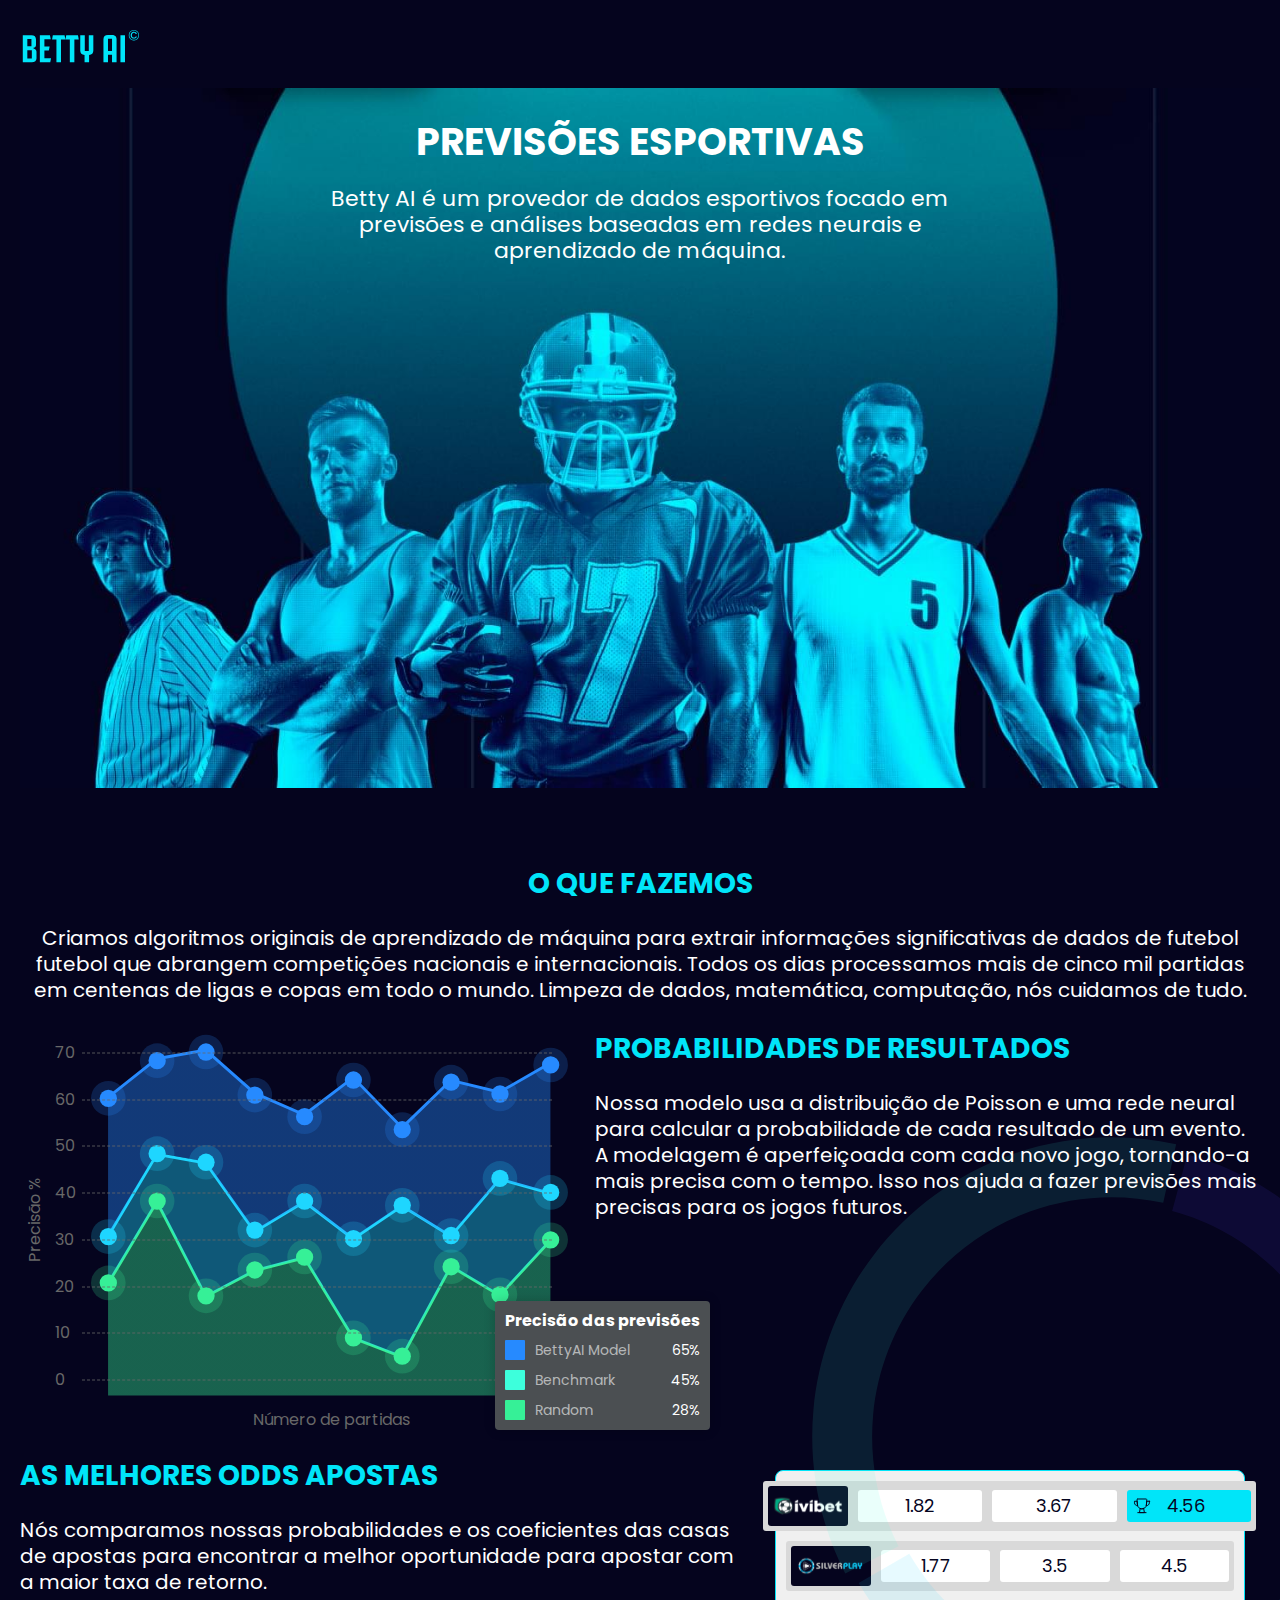
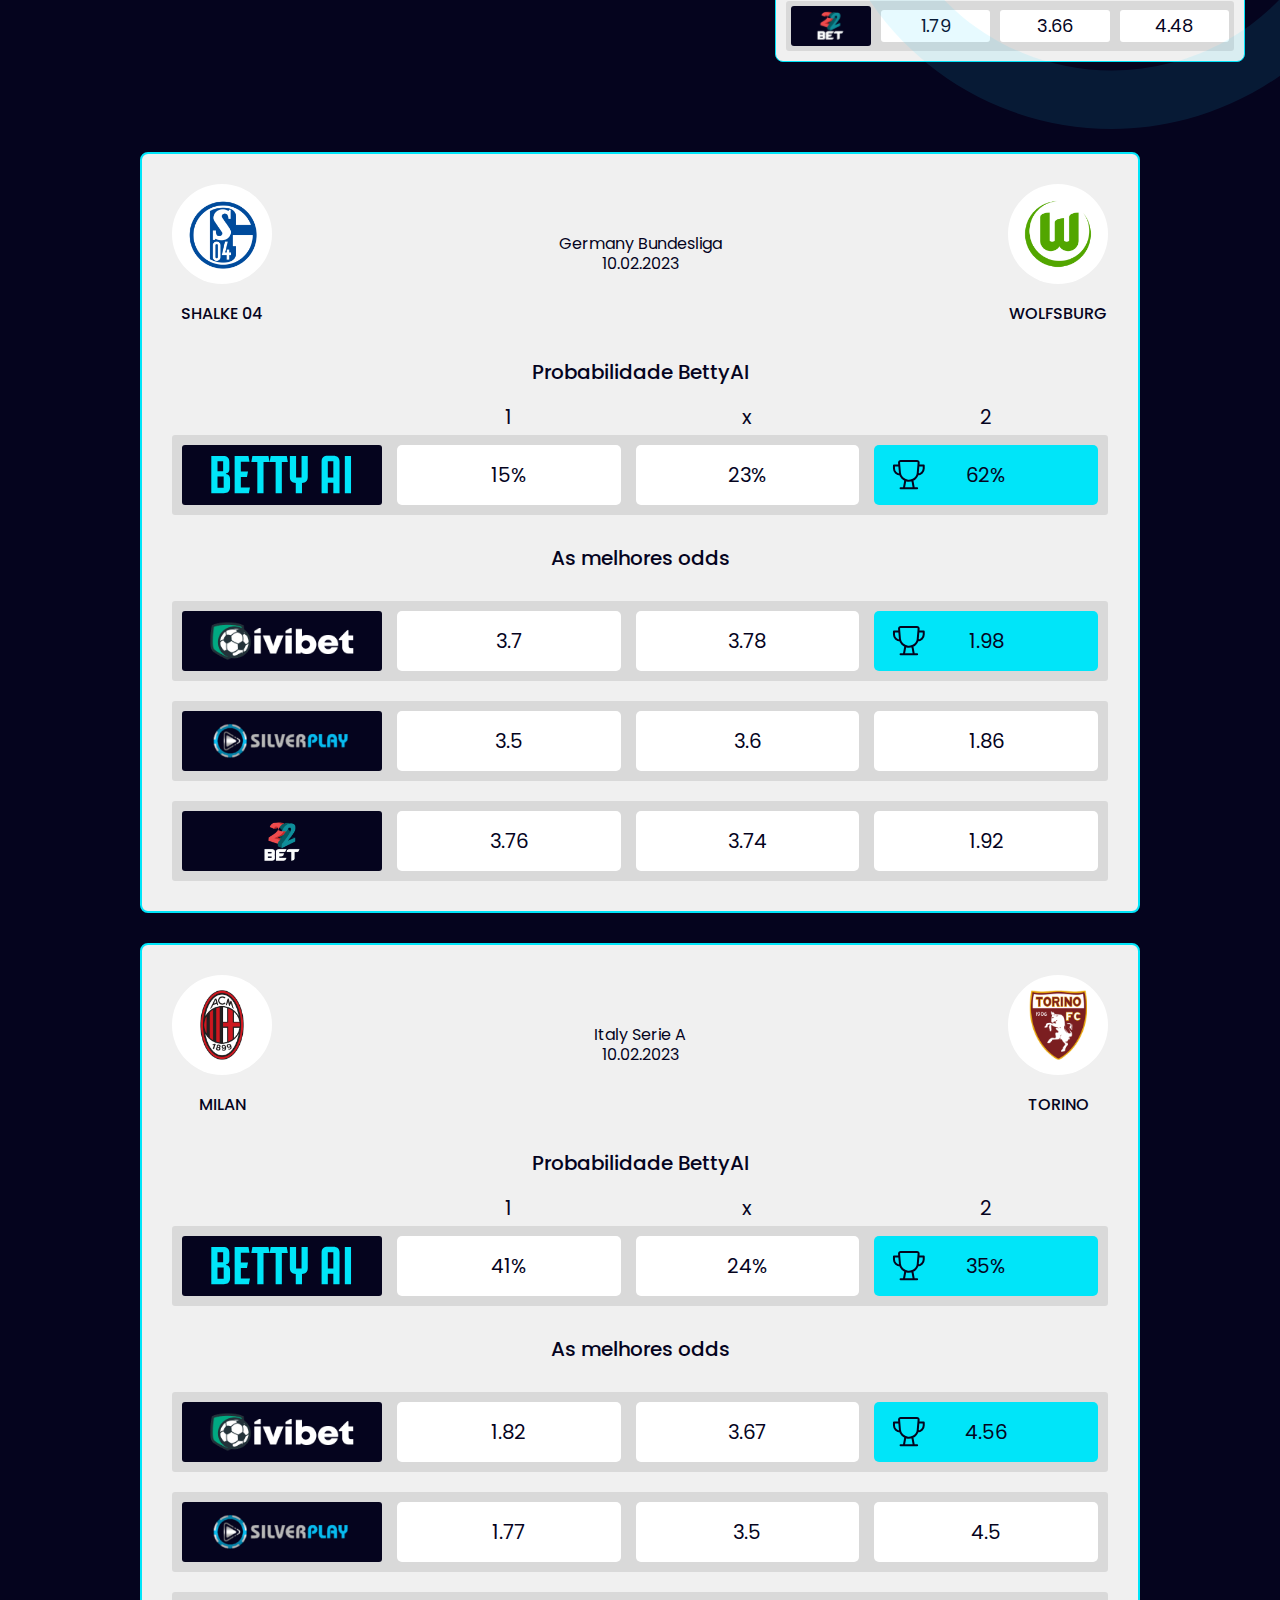
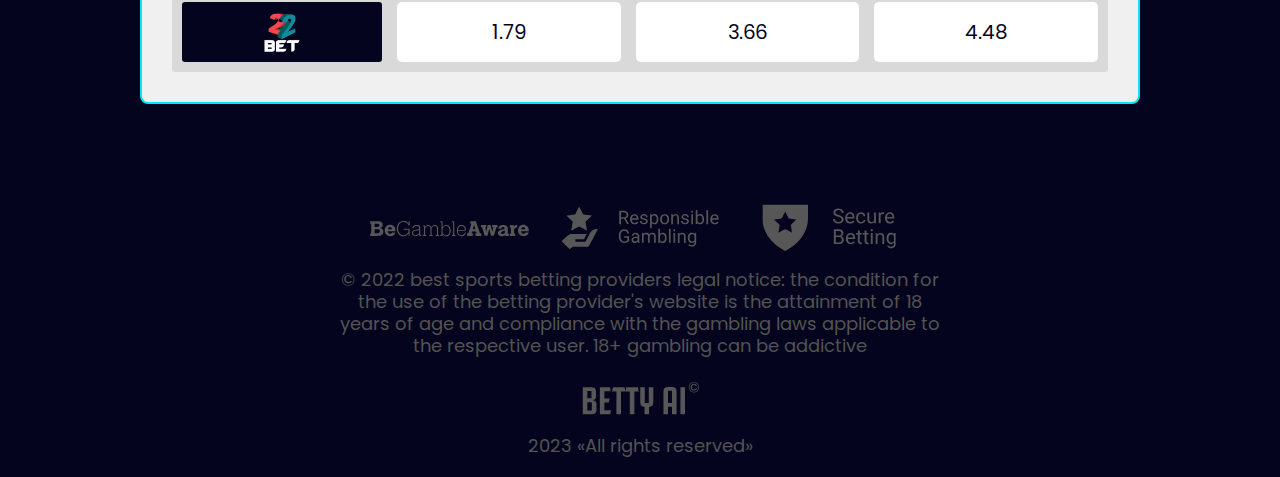
==== commit 25b01859: "create" ====
--- a/br/index.html
+++ b/br/index.html
@@ -327,7 +327,7 @@
               <div class="matches__middle-bottom middle-bottom">
                 <h2 class="middle-bottom__title">As melhores odds</h2>
                 <div class="middle-bottom__el el-item">
-                  <div class="el-item__logo"><a href="#!"><img src="./img/ivibet.svg" loading="lazy" alt=""></a></div>
+                  <div class="el-item__logo"><a href="#!"><img src="./img/ivibet.png" loading="lazy" alt=""></a></div>
                   <ul class="el-item__list">
                     <li class="el-item__item">
                       <p class="el-item__text">3.7</p>
@@ -343,7 +343,7 @@
                   </ul>
                 </div>
                 <div class="middle-bottom__el el-item">
-                  <div class="el-item__logo"><a href="#!"><img src="./img/silverplay.svg" loading="lazy" alt=""></a>
+                  <div class="el-item__logo"><a href="#!"><img src="./img/silverplay.png" loading="lazy" alt=""></a>
                   </div>
                   <ul class="el-item__list">
                     <li class="el-item__item">
@@ -358,7 +358,7 @@
                   </ul>
                 </div>
                 <div class="middle-bottom__el el-item">
-                  <div class="el-item__logo"><a href="#!"><img src="./img/22bet.svg" loading="lazy" alt=""></a></div>
+                  <div class="el-item__logo"><a href="#!"><img src="./img/22bet.png" loading="lazy" alt=""></a></div>
                   <ul class="el-item__list">
                     <li class="el-item__item">
                       <p class="el-item__text">3.76</p>
@@ -417,7 +417,7 @@
               <div class="matches__middle-bottom middle-bottom">
                 <h2 class="middle-bottom__title">As melhores odds</h2>
                 <div class="middle-bottom__el el-item">
-                  <div class="el-item__logo"><a href="#!"><img src="./img/ivibet.svg" loading="lazy" alt=""></a></div>
+                  <div class="el-item__logo"><a href="#!"><img src="./img/ivibet.png" loading="lazy" alt=""></a></div>
                   <ul class="el-item__list">
                     <li class="el-item__item">
                       <p class="el-item__text">1.82</p>
@@ -433,7 +433,7 @@
                   </ul>
                 </div>
                 <div class="middle-bottom__el el-item">
-                  <div class="el-item__logo"><a href="#!"><img src="./img/silverplay.svg" loading="lazy" alt=""></a>
+                  <div class="el-item__logo"><a href="#!"><img src="./img/silverplay.png" loading="lazy" alt=""></a>
                   </div>
                   <ul class="el-item__list">
                     <li class="el-item__item">
@@ -448,7 +448,7 @@
                   </ul>
                 </div>
                 <div class="middle-bottom__el el-item">
-                  <div class="el-item__logo"><a href="#!"><img src="./img/22bet.svg" loading="lazy" alt=""></a></div>
+                  <div class="el-item__logo"><a href="#!"><img src="./img/22bet.png" loading="lazy" alt=""></a></div>
                   <ul class="el-item__list">
                     <li class="el-item__item">
                       <p class="el-item__text">1.79</p>
--- a/br/css/main-min.css
+++ b/br/css/main-min.css
@@ -632,6 +632,7 @@
 
 @media (max-width:380px) {
   .about__middle {
+    gap: 0;
     -webkit-box-orient: vertical;
     -webkit-box-direction: reverse;
     -ms-flex-direction: column-reverse;
@@ -710,9 +711,9 @@
     -webkit-box-flex: 0;
     -ms-flex: none;
     flex: none;
-    width: -webkit-fit-content;
-    width: -moz-fit-content;
-    width: fit-content
+    width: 169px;
+    width: 169px;
+    width: 169px
   }
 }
 
@@ -752,7 +753,8 @@
     -webkit-box-flex: 0;
     -ms-flex: none;
     flex: none;
-    width: 100%
+    width: 100%;
+    margin-bottom: 10px;
   }
 }
 
@@ -2252,7 +2254,7 @@
     -ms-flex: 0 0 100px;
     flex: 0 0 100px;
     height: 30px;
-    padding: 5px
+    padding: 2px
   }
 }
 
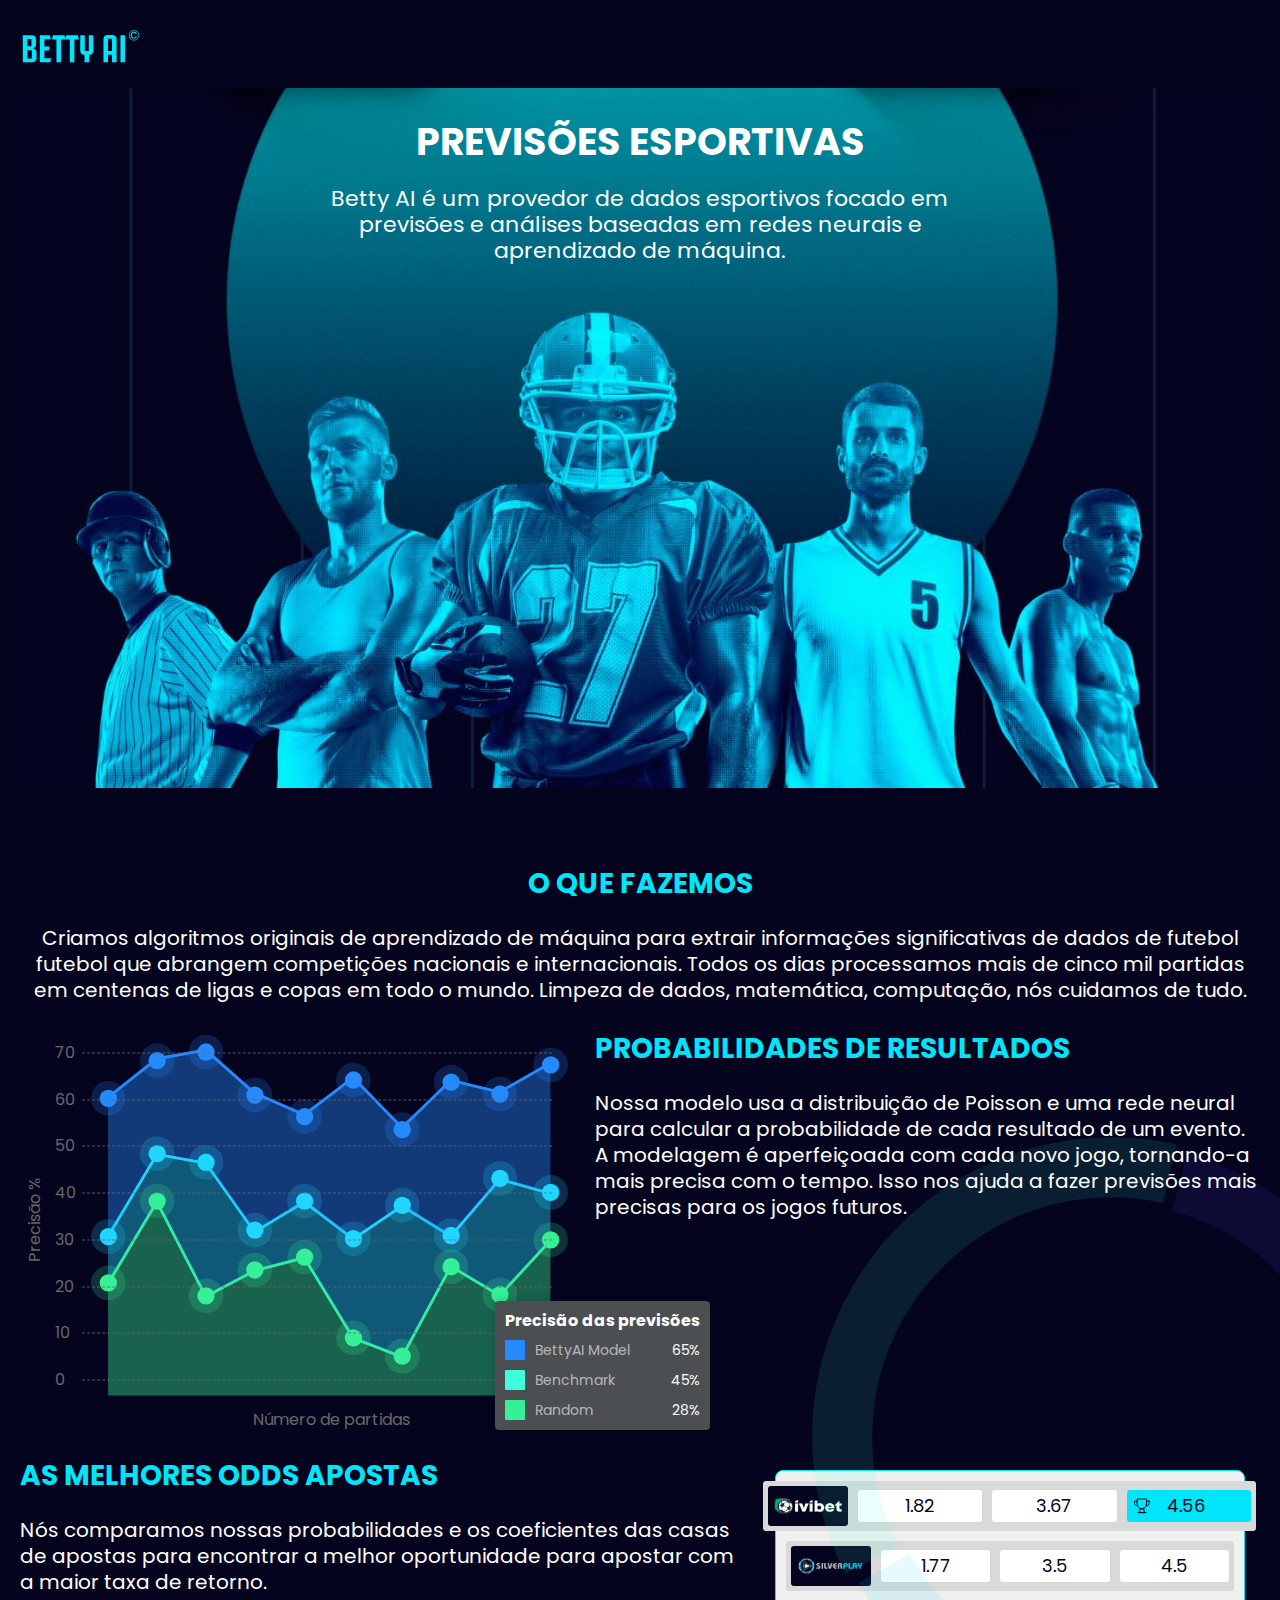
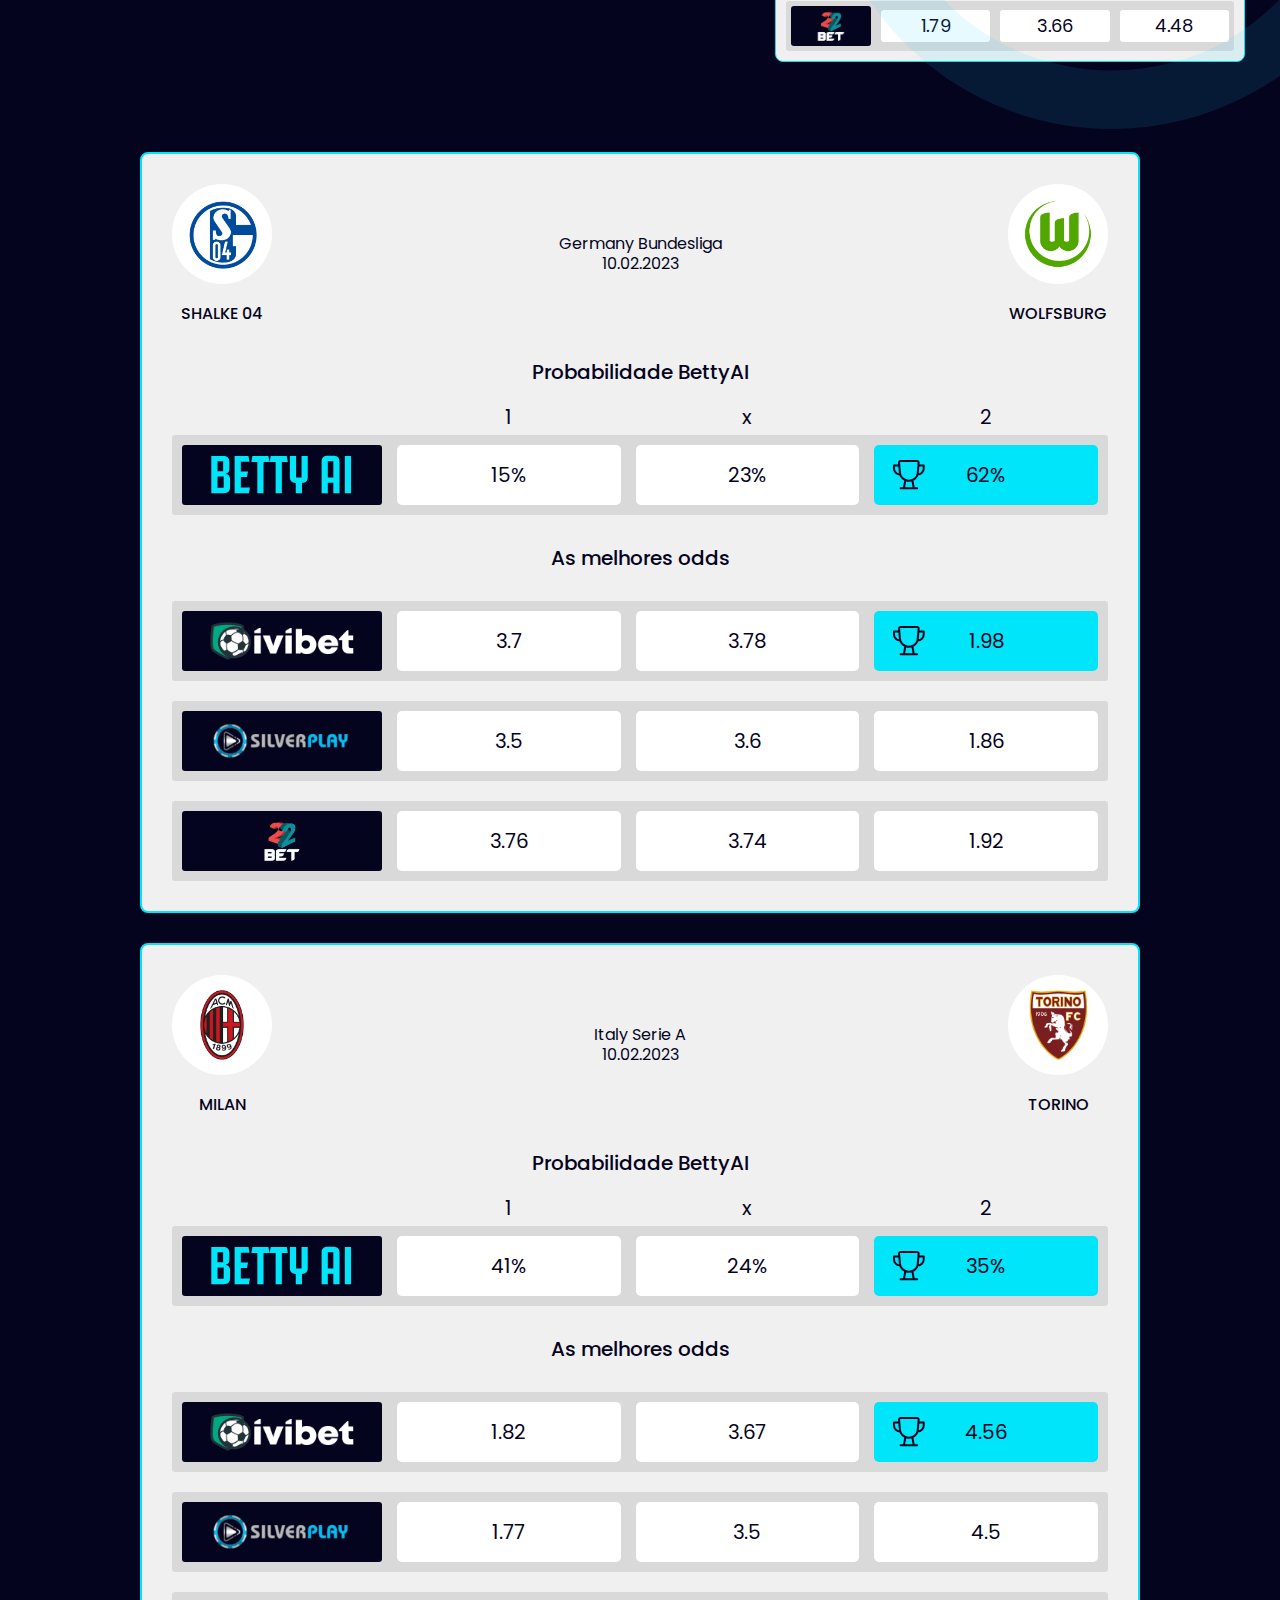
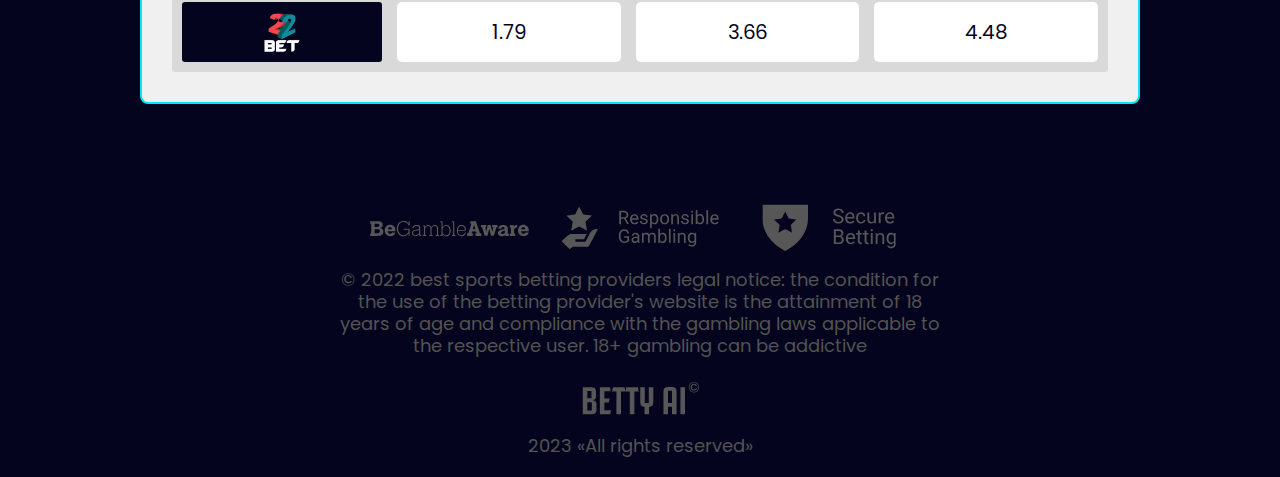
==== commit b70473a5: "create" ====
--- a/br/index.html
+++ b/br/index.html
@@ -231,7 +231,7 @@
             <div class="about-matches">
               <ul class="about-matches__list">
                 <li class="about-matches__item">
-                  <div class="about-matches__logo"><a href="#!"><img src="./img/ivibet.svg" loading="lazy" width="100"
+                  <div class="about-matches__logo"><a href="#!"><img src="./img/ivibet.png" loading="lazy" width="100"
                         height="100" alt="Image"></a></div>
                   <ul class="about-matches__sublist">
                     <li class="about-matches__subitem">
@@ -248,7 +248,7 @@
                   </ul>
                 </li>
                 <li class="about-matches__item">
-                  <div class="about-matches__logo"><a href="#!"><img src="./img/silverplay.svg" loading="lazy"
+                  <div class="about-matches__logo"><a href="#!"><img src="./img/silverplay.png" loading="lazy"
                         width="100" height="100" alt="Image"></a></div>
                   <ul class="about-matches__sublist">
                     <li class="about-matches__subitem">
@@ -263,7 +263,7 @@
                   </ul>
                 </li>
                 <li class="about-matches__item">
-                  <div class="about-matches__logo"><a href="#!"><img src="./img/22bet.svg" loading="lazy" width="100"
+                  <div class="about-matches__logo"><a href="#!"><img src="./img/22bet.png" loading="lazy" width="100"
                         height="100" alt="Image"></a></div>
                   <ul class="about-matches__sublist">
                     <li class="about-matches__subitem">
